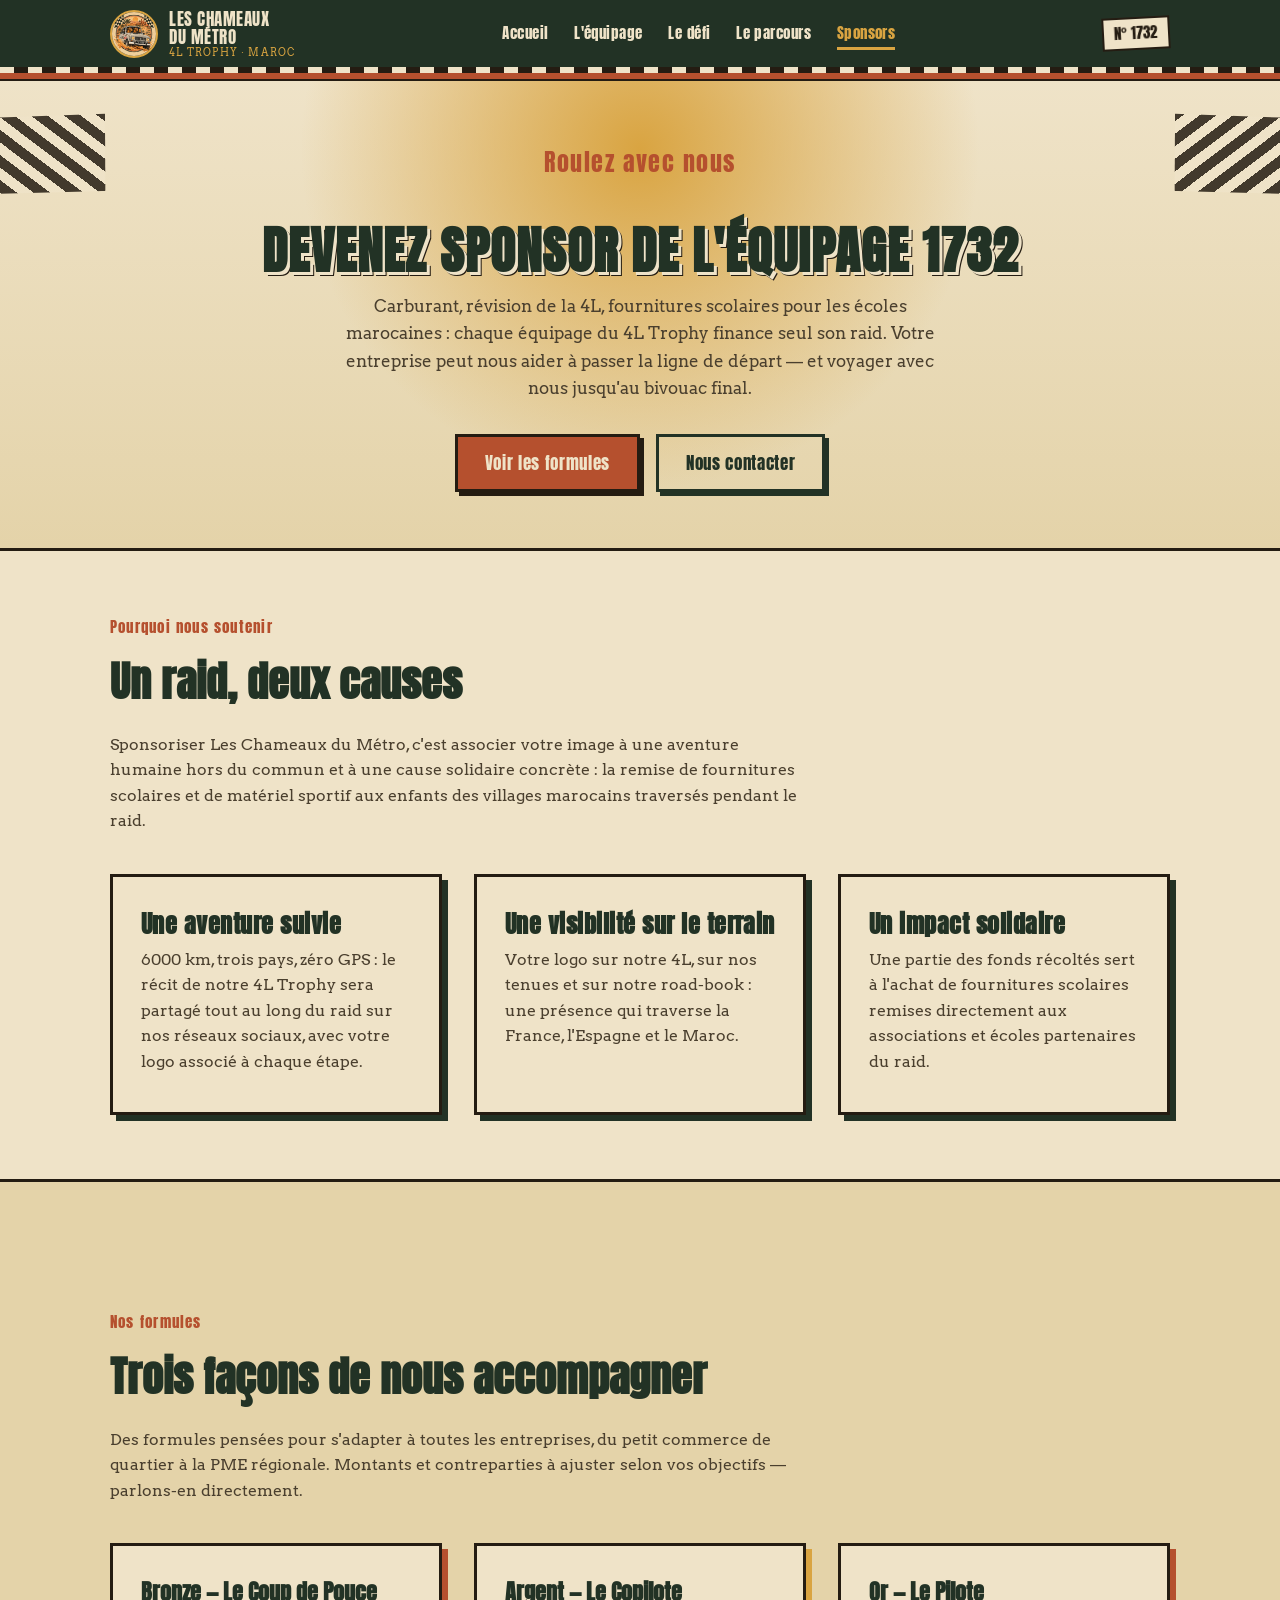
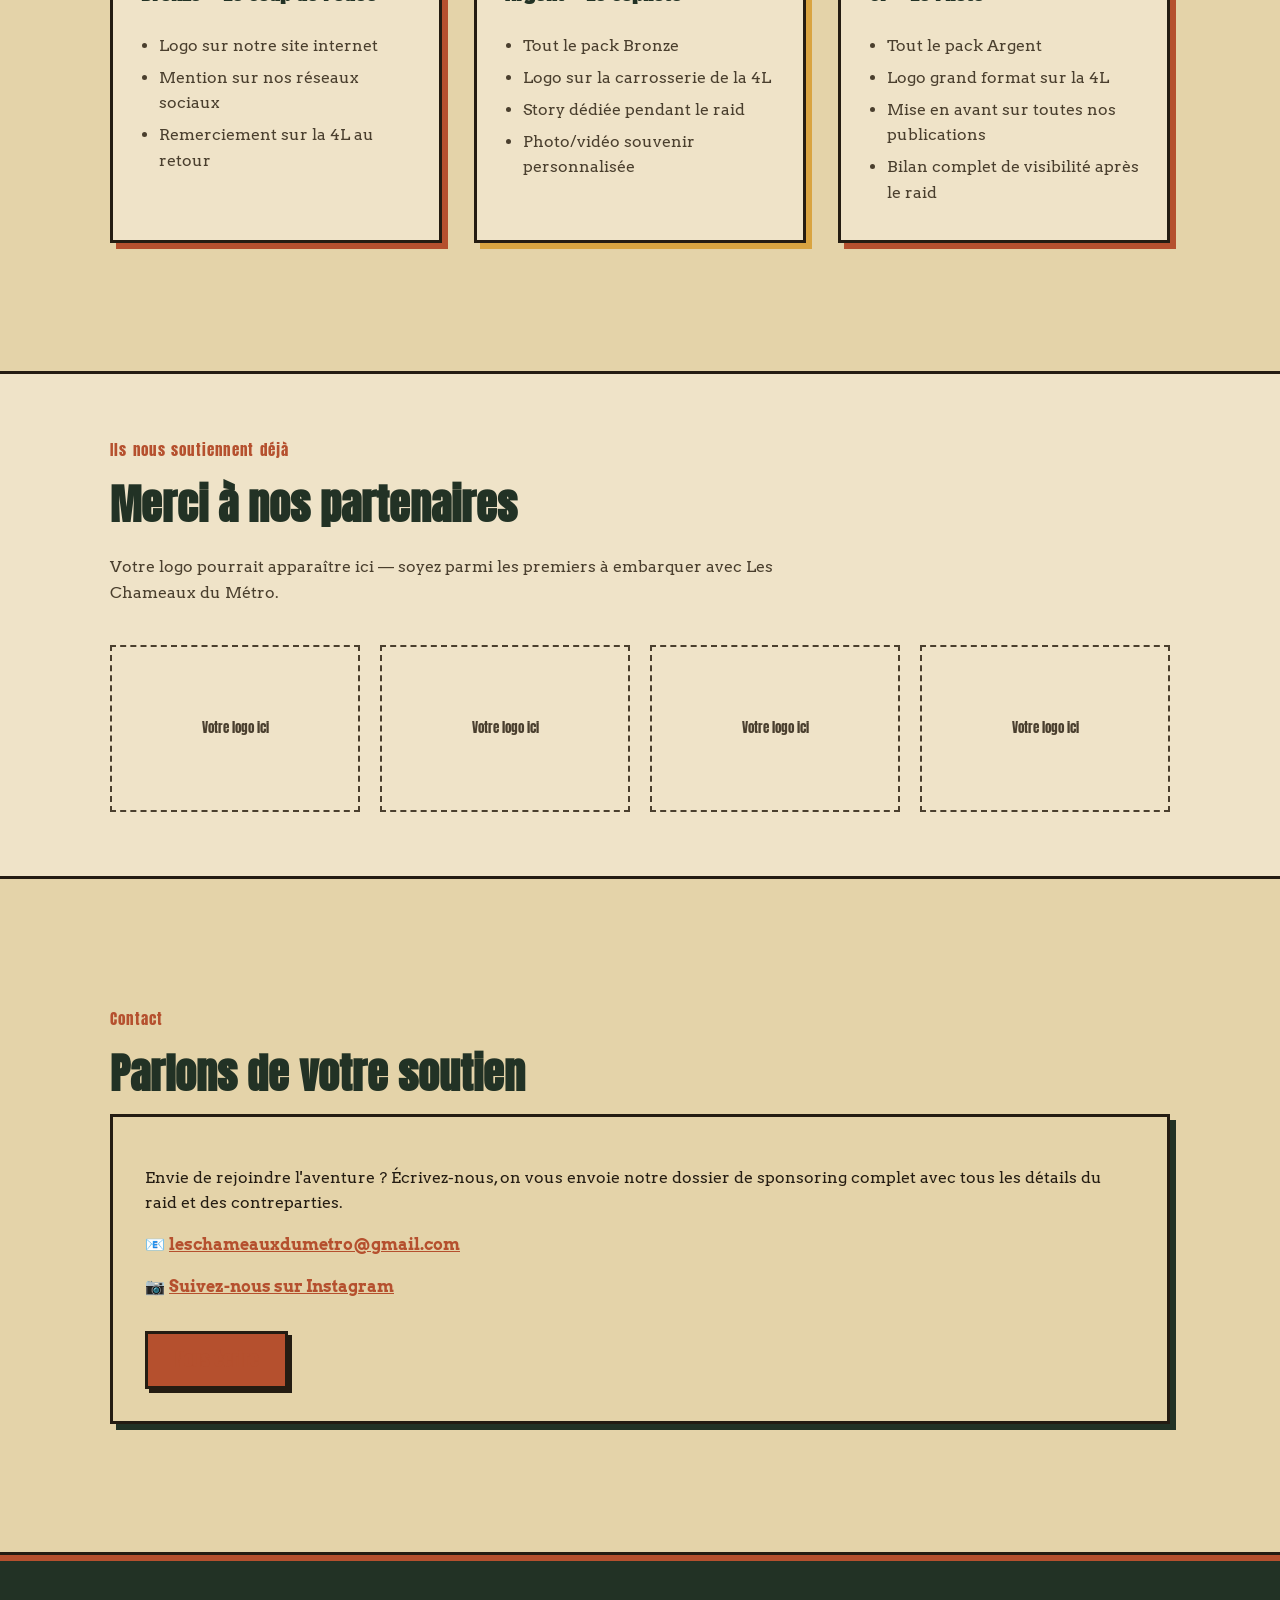
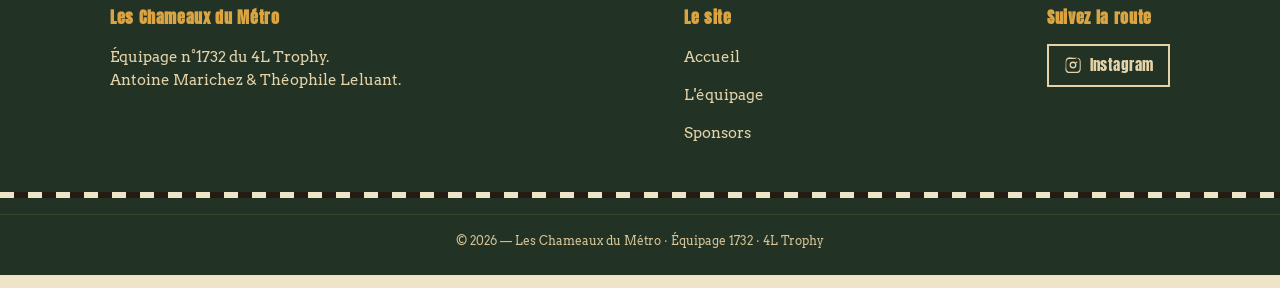
==== blog.html @ 066d6d22 "V1.9 Images" ====
<!DOCTYPE html>
<html lang="fr">
<head>
<meta charset="UTF-8">
<meta name="viewport" content="width=device-width, initial-scale=1.0">
<title>Nos sponsors — Les Chameaux du Métro (4L Trophy n°1732)</title>
<meta name="description" content="Devenez sponsor de l'équipage n°1732 du 4L Trophy, Les Chameaux du Métro.">
<link rel="icon" href="images/logo.png">
<link rel="stylesheet" href="style.css">
</head>
<body>

<!-- ============ BANDEAU HAUT ============ -->
<header class="site-header">
  <div class="nav-wrap">
    <a href="index.html" class="brand">
      <img src="images/logo.png" alt="Logo Les Chameaux du Métro">
      <span class="brand-text">LES CHAMEAUX<br>DU MÉTRO<small>4L TROPHY · MAROC</small></span>
    </a>
    <button class="nav-toggle" id="navToggle" aria-expanded="false" aria-controls="navLinks">MENU</button>
    <ul class="nav-links" id="navLinks">
      <li><a href="index.html">Accueil</a></li>
      <li><a href="index.html#equipage">L'équipage</a></li>
      <li><a href="index.html#defi">Le défi</a></li>
      <li><a href="index.html#parcours">Le parcours</a></li>
      <li><a href="sponsor.html" aria-current="page">Sponsors</a></li>
    </ul>
    <span class="bib">N° 1732</span>
  </div>
  <div class="checker"></div>
</header>

<!-- ============ HERO SPONSOR ============ -->
<section class="hero" style="padding-top:3.5rem;padding-bottom:3.5rem;">
  <p class="subtitle">Roulez avec nous</p>
  <h1 style="font-size:clamp(2rem,5vw,3.2rem);">DEVENEZ SPONSOR DE L'ÉQUIPAGE 1732</h1>
  <p class="lead">Carburant, révision de la 4L, fournitures scolaires pour les
  écoles marocaines : chaque équipage du 4L Trophy finance seul son raid.
  Votre entreprise peut nous aider à passer la ligne de départ — et voyager
  avec nous jusqu'au bivouac final.</p>
  <div class="hero-ctas">
    <a href="#formules" class="btn">Voir les formules</a>
    <a href="#contact" class="btn btn-outline">Nous contacter</a>
  </div>
</section>

<!-- ============ POURQUOI NOUS SOUTENIR ============ -->
<section class="section">
  <p class="section-kicker">Pourquoi nous soutenir</p>
  <h2 class="section-title">Un raid, deux causes</h2>
  <p class="section-lede">Sponsoriser Les Chameaux du Métro, c'est associer votre
  image à une aventure humaine hors du commun et à une cause solidaire concrète :
  la remise de fournitures scolaires et de matériel sportif aux enfants des
  villages marocains traversés pendant le raid.</p>

  <div class="crew-grid">
    <article class="crew-card">
      <h3>Une aventure suivie</h3>
      <p>6000 km, trois pays, zéro GPS : le récit de notre 4L Trophy sera
      partagé tout au long du raid sur nos réseaux sociaux, avec votre logo
      associé à chaque étape.</p>
    </article>
    <article class="crew-card">
      <h3>Une visibilité sur le terrain</h3>
      <p>Votre logo sur notre 4L, sur nos tenues et sur notre road-book :
      une présence qui traverse la France, l'Espagne et le Maroc.</p>
    </article>
    <article class="crew-card">
      <h3>Un impact solidaire</h3>
      <p>Une partie des fonds récoltés sert à l'achat de fournitures scolaires
      remises directement aux associations et écoles partenaires du raid.</p>
    </article>
  </div>
</section>

<!-- ============ FORMULES DE SPONSORING ============ -->
<section class="section alt" id="formules">
  <div class="inner">
    <p class="section-kicker">Nos formules</p>
    <h2 class="section-title">Trois façons de nous accompagner</h2>
    <p class="section-lede">Des formules pensées pour s'adapter à toutes les
    entreprises, du petit commerce de quartier à la PME régionale. Montants et
    contreparties à ajuster selon vos objectifs — parlons-en directement.</p>

    <div class="tier-grid">
      <div class="tier-card">
        <h3>Bronze — Le Coup de Pouce</h3>
        <ul>
          <li>Logo sur notre site internet</li>
          <li>Mention sur nos réseaux sociaux</li>
          <li>Remerciement sur la 4L au retour</li>
        </ul>
      </div>
      <div class="tier-card tier-gold">
        <h3>Argent — Le Copilote</h3>
        <ul>
          <li>Tout le pack Bronze</li>
          <li>Logo sur la carrosserie de la 4L</li>
          <li>Story dédiée pendant le raid</li>
          <li>Photo/vidéo souvenir personnalisée</li>
        </ul>
      </div>
      <div class="tier-card">
        <h3>Or — Le Pilote</h3>
        <ul>
          <li>Tout le pack Argent</li>
          <li>Logo grand format sur la 4L</li>
          <li>Mise en avant sur toutes nos publications</li>
          <li>Bilan complet de visibilité après le raid</li>
        </ul>
      </div>
    </div>
  </div>
</section>

<!-- ============ MUR DE LOGOS ============ -->
<section class="section">
  <p class="section-kicker">Ils nous soutiennent déjà</p>
  <h2 class="section-title">Merci à nos partenaires</h2>
  <p class="section-lede">Votre logo pourrait apparaître ici — soyez parmi les
  premiers à embarquer avec Les Chameaux du Métro.</p>
  <div class="logo-wall">
    <div class="logo-slot">Votre logo ici</div>
    <div class="logo-slot">Votre logo ici</div>
    <div class="logo-slot">Votre logo ici</div>
    <div class="logo-slot">Votre logo ici</div>
  </div>
</section>

<!-- ============ CONTACT ============ -->
<section class="section alt" id="contact">
  <div class="inner">
    <p class="section-kicker">Contact</p>
    <h2 class="section-title">Parlons de votre soutien</h2>
    <div class="contact-box">
      <p>Envie de rejoindre l'aventure ? Écrivez-nous, on vous envoie notre
      dossier de sponsoring complet avec tous les détails du raid et des
      contreparties.</p>
      <p>📧 <a href="mailto:leschameauxdumetro@gmail.com">leschameauxdumetro@gmail.com</a></p>
      <p>📷 <a href="https://www.instagram.com/" target="_blank" rel="noopener">Suivez-nous sur Instagram</a></p>
      <a href="mailto:leschameauxdumetro@gmail.com" class="btn" style="margin-top:1rem;">Nous écrire</a>
    </div>
  </div>
</section>

<!-- ============ BANDEAU BAS ============ -->
<footer class="site-footer">
  <div class="footer-inner">
    <div class="footer-col">
      <h5>Les Chameaux du Métro</h5>
      <p>Équipage n°1732 du 4L Trophy.<br>Antoine Marichez &amp; Théophile Leluant.</p>
    </div>
    <div class="footer-col">
      <h5>Le site</h5>
      <p><a href="index.html">Accueil</a></p>
      <p><a href="index.html#equipage">L'équipage</a></p>
      <p><a href="sponsor.html">Sponsors</a></p>
    </div>
    <div class="footer-col">
      <h5>Suivez la route</h5>
      <div class="social-row">
        <a class="social-btn" href="https://www.instagram.com/" target="_blank" rel="noopener">
          <svg viewBox="0 0 24 24"><path d="M12 2.2c3.2 0 3.6 0 4.9.07 1.2.06 2 .25 2.4.42.6.24 1 .53 1.5 1 .47.5.76.9 1 1.5.17.4.36 1.2.42 2.4.06 1.3.07 1.7.07 4.9s0 3.6-.07 4.9c-.06 1.2-.25 2-.42 2.4-.24.6-.53 1-1 1.5-.5.47-.9.76-1.5 1-.4.17-1.2.36-2.4.42-1.3.06-1.7.07-4.9.07s-3.6 0-4.9-.07c-1.2-.06-2-.25-2.4-.42-.6-.24-1-.53-1.5-1-.47-.5-.76-.9-1-1.5-.17-.4-.36-1.2-.42-2.4C2.21 15.6 2.2 15.2 2.2 12s0-3.6.07-4.9c.06-1.2.25-2 .42-2.4.24-.6.53-1 1-1.5.5-.47.9-.76 1.5-1 .4-.17 1.2-.36 2.4-.42C8.4 2.21 8.8 2.2 12 2.2zm0 1.8c-3.15 0-3.5 0-4.75.07-1 .05-1.5.2-1.86.34-.47.18-.8.4-1.15.75-.35.35-.57.68-.75 1.15-.14.36-.29.86-.34 1.86C3.1 8.5 3.1 8.85 3.1 12s0 3.5.07 4.75c.05 1 .2 1.5.34 1.86.18.47.4.8.75 1.15.35.35.68.57 1.15.75.36.14.86.29 1.86.34 1.25.07 1.6.07 4.75.07s3.5 0 4.75-.07c1-.05 1.5-.2 1.86-.34.47-.18.8-.4 1.15-.75.35-.35.57-.68.75-1.15.14-.36.29-.86.34-1.86.07-1.25.07-1.6.07-4.75s0-3.5-.07-4.75c-.05-1-.2-1.5-.34-1.86a3.1 3.1 0 0 0-.75-1.15 3.1 3.1 0 0 0-1.15-.75c-.36-.14-.86-.29-1.86-.34C15.5 4 15.15 4 12 4zm0 3.4a4.6 4.6 0 1 1 0 9.2 4.6 4.6 0 0 1 0-9.2zm0 1.8a2.8 2.8 0 1 0 0 5.6 2.8 2.8 0 0 0 0-5.6zm4.8-2a1.08 1.08 0 1 1 0 2.16 1.08 1.08 0 0 1 0-2.16z"/></svg>
          Instagram
        </a>
      </div>
    </div>
  </div>
  <div class="checker"></div>
  <p class="footer-bottom">© 2026 — Les Chameaux du Métro · Équipage 1732 · 4L Trophy</p>
</footer>

<script>
  const navToggle = document.getElementById('navToggle');
  const navLinks = document.getElementById('navLinks');
  navToggle.addEventListener('click', () => {
    const open = navLinks.classList.toggle('open');
    navToggle.setAttribute('aria-expanded', open);
  });
</script>
</body>
</html>
---- style.css ----
/* =========================================================
   LES CHAMEAUX DU MÉTRO — 4L Trophy n°1732
   Feuille de style commune — inspirée des affiches de rallye
   des années 70 (papier vieilli, tampons, drapeaux à damiers)
   ========================================================= */

@import url('https://fonts.googleapis.com/css2?family=Anton&family=Arvo:ital,wght@0,400;0,700;1,400&display=swap');

:root{
  /* Palette — reprise du logo */
  --cream:        #EFE3C8;
  --cream-dark:   #E4D3A9;
  --paper-edge:   #D9C495;
  --forest:       #223225;
  --forest-light: #33482F;
  --rust:         #B5502E;
  --rust-dark:    #8C3B21;
  --mustard:      #D9A441;
  --flag-red:     #A13226;
  --ink:          #241C12;
  --ink-soft:     #4A3F2E;

  --font-display: 'Anton', 'Arial Narrow', sans-serif;
  --font-body: 'Arvo', Georgia, serif;

  --max-width: 1100px;
  --border-thick: 3px solid var(--ink);
}

*{ box-sizing: border-box; }

html{ scroll-behavior: smooth; }

body{
  margin: 0;
  font-family: var(--font-body);
  color: var(--ink);
  background-color: var(--cream);
  background-image:
    radial-gradient(var(--paper-edge) 0.6px, transparent 0.6px);
  background-size: 14px 14px;
  line-height: 1.6;
}

img{ max-width: 100%; display: block; }

a{ color: inherit; }

.visually-hidden{
  position: absolute; width:1px; height:1px; overflow:hidden;
  clip: rect(0,0,0,0); white-space: nowrap;
}

/* ---------- Boutons ---------- */
.btn{
  display: inline-block;
  font-family: var(--font-display);
  letter-spacing: 0.04em;
  font-size: 1.05rem;
  padding: 0.75em 1.6em;
  text-decoration: none;
  border: var(--border-thick);
  background: var(--rust);
  color: var(--cream);
  box-shadow: 4px 4px 0 var(--ink);
  transition: transform 0.15s ease, box-shadow 0.15s ease;
}
.btn:hover{
  transform: translate(2px, 2px);
  box-shadow: 2px 2px 0 var(--ink);
}
.btn.btn-outline{
  background: transparent;
  color: var(--forest);
  border-color: var(--forest);
  box-shadow: 4px 4px 0 var(--forest);
}
.btn.btn-mustard{
  background: var(--mustard);
  color: var(--ink);
}

/* ---------- Bandeau haut / navigation ---------- */
.site-header{
  position: sticky;
  top: 0;
  z-index: 100;
  background: var(--forest);
  border-bottom: 6px solid var(--rust);
  box-shadow: 0 2px 0 var(--ink);
}
.site-header .checker{
  height: 6px;
  background:
    repeating-linear-gradient(90deg,
      var(--cream) 0 14px, var(--ink) 14px 28px);
}
.nav-wrap{
  max-width: var(--max-width);
  margin: 0 auto;
  display: flex;
  align-items: center;
  justify-content: space-between;
  padding: 0.6rem 1.25rem;
}
.brand{
  display: flex;
  align-items: center;
  gap: 0.7rem;
  text-decoration: none;
  color: var(--cream);
}
.brand img{
  width: 48px; height: 48px;
  border-radius: 50%;
  border: 2px solid var(--mustard);
}
.brand-text{
  font-family: var(--font-display);
  font-size: 1.05rem;
  letter-spacing: 0.03em;
  line-height: 1.1;
}
.brand-text small{
  display: block;
  font-family: var(--font-body);
  font-size: 0.62rem;
  color: var(--mustard);
  letter-spacing: 0.12em;
}
.nav-links{
  list-style: none;
  display: flex;
  gap: 1.6rem;
  margin: 0;
  padding: 0;
}
.nav-links a{
  text-decoration: none;
  color: var(--cream);
  font-family: var(--font-display);
  font-size: 0.95rem;
  letter-spacing: 0.03em;
  padding-bottom: 3px;
  border-bottom: 3px solid transparent;
  transition: border-color 0.2s ease, color 0.2s ease;
}
.nav-links a:hover,
.nav-links a[aria-current="page"]{
  border-color: var(--mustard);
  color: var(--mustard);
}
.bib{
  font-family: var(--font-display);
  background: var(--cream);
  color: var(--ink);
  border: 2px solid var(--ink);
  padding: 0.15rem 0.65rem;
  font-size: 0.95rem;
  transform: rotate(-3deg);
}
.nav-toggle{
  display: none;
  background: none;
  border: 2px solid var(--cream);
  color: var(--cream);
  font-family: var(--font-display);
  font-size: 0.9rem;
  padding: 0.4rem 0.7rem;
  cursor: pointer;
}

@media (max-width: 760px){
  .nav-toggle{ display: inline-block; }
  .nav-links{
    position: absolute;
    top: 100%;
    left: 0; right: 0;
    background: var(--forest);
    flex-direction: column;
    gap: 0;
    padding: 0.5rem 0;
    display: none;
    border-bottom: 6px solid var(--rust);
  }
  .nav-links.open{ display: flex; }
  .nav-links a{
    padding: 0.75rem 1.25rem;
    border-bottom: 1px solid var(--forest-light);
    width: 100%;
  }
  .bib{ display: none; }
}

/* ---------- Hero ---------- */
.hero{
  position: relative;
  overflow: hidden;
  padding: 4.5rem 1.25rem 5rem;
  text-align: center;
  background:
    radial-gradient(circle at 50% 15%, var(--mustard) 0%, transparent 45%),
    linear-gradient(180deg, var(--cream) 0%, var(--cream-dark) 100%);
  border-bottom: var(--border-thick);
}
.hero::before,
.hero::after{
  content: "";
  position: absolute;
  top: 30px;
  width: 130px; height: 90px;
  background:
    repeating-linear-gradient(45deg,
      var(--ink) 0 10px, var(--cream) 10px 20px);
  clip-path: polygon(0 0, 100% 15%, 92% 100%, 0% 85%);
  opacity: 0.85;
}
.hero::before{ left: -20px; transform: rotate(-8deg); }
.hero::after{ right: -20px; transform: rotate(8deg) scaleX(-1); }

.hero-badge{
  width: 200px;
  margin: 0 auto 1.5rem;
}
.hero h1{
  font-family: var(--font-display);
  font-size: clamp(2.4rem, 6vw, 4.2rem);
  margin: 0;
  color: var(--forest);
  letter-spacing: 0.02em;
  text-shadow: 3px 3px 0 var(--cream), 4px 4px 0 var(--ink);
}
.hero .subtitle{
  font-family: var(--font-display);
  color: var(--rust);
  font-size: clamp(1.1rem, 2.4vw, 1.5rem);
  letter-spacing: 0.06em;
  margin: 0.5rem 0 1.75rem;
}
.hero p.lead{
  max-width: 620px;
  margin: 0 auto 2rem;
  font-size: 1.08rem;
  color: var(--ink-soft);
}
.hero-ctas{
  display: flex;
  gap: 1rem;
  justify-content: center;
  flex-wrap: wrap;
}

/* ---------- Sections génériques ---------- */
.section{
  max-width: var(--max-width);
  margin: 0 auto;
  padding: 4rem 1.25rem;
}
.section.alt{
  background: var(--cream-dark);
  max-width: none;
  border-top: var(--border-thick);
  border-bottom: var(--border-thick);
}
.section.alt > .inner{
  max-width: var(--max-width);
  margin: 0 auto;
  padding: 4rem 1.25rem;
}
.section.forest{
  background: var(--forest);
  color: var(--cream);
  max-width: none;
}
.section.forest > .inner{
  max-width: var(--max-width);
  margin: 0 auto;
  padding: 4rem 1.25rem;
}

.section-title{
  font-family: var(--font-display);
  font-size: clamp(1.8rem, 4vw, 2.6rem);
  color: var(--forest);
  margin: 0 0 0.4rem;
}
.section.forest .section-title{ color: var(--mustard); }
.section-kicker{
  font-family: var(--font-display);
  color: var(--rust);
  font-size: 0.95rem;
  letter-spacing: 0.08em;
  margin: 0 0 0.6rem;
}
.section-lede{
  max-width: 700px;
  color: var(--ink-soft);
  margin-bottom: 2.5rem;
}
.section.forest .section-lede{ color: var(--cream-dark); }

.divider{
  border: none;
  height: 8px;
  margin: 0.5rem 0 2.5rem;
  background:
    repeating-linear-gradient(90deg,
      var(--rust) 0 18px, transparent 18px 22px);
}

/* ---------- Équipage / cartes ---------- */
.crew-grid{
  display: grid;
  grid-template-columns: repeat(auto-fit, minmax(280px, 1fr));
  gap: 2rem;
}
.crew-card{
  background: var(--cream);
  border: var(--border-thick);
  box-shadow: 6px 6px 0 var(--forest);
  padding: 1.75rem;
  position: relative;
}
.crew-card .role-stamp{
  position: absolute;
  top: -14px; right: -14px;
  background: var(--flag-red);
  color: var(--cream);
  font-family: var(--font-display);
  font-size: 0.8rem;
  padding: 0.4rem 0.8rem;
  transform: rotate(6deg);
  border: 2px solid var(--ink);
}
.crew-photo{
  width: 100%;
  aspect-ratio: 4/3;
  border: 2px solid var(--ink);
  margin-bottom: 1.1rem;
  background:
    linear-gradient(135deg, var(--cream-dark), var(--paper-edge));
  display: flex;
  align-items: center;
  justify-content: center;
  font-family: var(--font-display);
  color: var(--ink-soft);
  text-align: center;
  padding: 1rem;
  font-size: 0.85rem;
  letter-spacing: 0.03em;
}
.crew-card h3{
  font-family: var(--font-display);
  font-size: 1.5rem;
  color: var(--forest);
  margin: 0 0 0.2rem;
  letter-spacing: 0.02em;
}
.crew-card .crew-role{
  color: var(--rust);
  font-family: var(--font-display);
  font-size: 0.9rem;
  letter-spacing: 0.05em;
  margin-bottom: 0.9rem;
}
.crew-card p{ margin: 0 0 0.6rem; color: var(--ink-soft); }
.crew-tags{
  list-style: none;
  display: flex;
  flex-wrap: wrap;
  gap: 0.5rem;
  padding: 0;
  margin: 1rem 0 0;
}
.crew-tags li{
  border: 1px solid var(--ink);
  padding: 0.2rem 0.6rem;
  font-size: 0.78rem;
  font-family: var(--font-display);
  letter-spacing: 0.03em;
}

/* ---------- Stats / compteur ---------- */
.stat-grid{
  display: grid;
  grid-template-columns: repeat(auto-fit, minmax(160px, 1fr));
  gap: 1.5rem;
  text-align: center;
}
.stat{
  border: 2px dashed var(--mustard);
  padding: 1.5rem 1rem;
}
.stat .num{
  font-family: var(--font-display);
  font-size: 2.4rem;
  color: var(--mustard);
  display: block;
}
.stat .label{
  font-size: 0.85rem;
  letter-spacing: 0.04em;
  color: var(--cream-dark);
}

/* ---------- Itinéraire / timeline ---------- */
.route{
  position: relative;
  padding-left: 1rem;
}
.route::before{
  content: "";
  position: absolute;
  left: 10px; top: 8px; bottom: 8px;
  width: 4px;
  background: repeating-linear-gradient(180deg, var(--rust) 0 10px, transparent 10px 18px);
}
.route-step{
  position: relative;
  padding: 0 0 2rem 2.2rem;
}
.route-step::before{
  content: "";
  position: absolute;
  left: -2px; top: 4px;
  width: 22px; height: 22px;
  background: var(--rust);
  border: 3px solid var(--ink);
  border-radius: 50%;
}
.route-step h4{
  font-family: var(--font-display);
  color: var(--forest);
  margin: 0 0 0.2rem;
  font-size: 1.15rem;
  letter-spacing: 0.02em;
}
.route-step p{ margin: 0; color: var(--ink-soft); }

/* ---------- Sponsors : grille / tiers ---------- */
.tier-grid{
  display: grid;
  grid-template-columns: repeat(auto-fit, minmax(250px, 1fr));
  gap: 2rem;
}
.tier-card{
  background: var(--cream);
  border: var(--border-thick);
  padding: 1.75rem;
  box-shadow: 6px 6px 0 var(--rust);
}
.tier-card.tier-gold{ box-shadow: 6px 6px 0 var(--mustard); }
.tier-card h3{
  font-family: var(--font-display);
  font-size: 1.4rem;
  color: var(--forest);
  margin-top: 0;
}
.tier-card ul{
  padding-left: 1.1rem;
  color: var(--ink-soft);
  margin-bottom: 0;
}
.tier-card li{ margin-bottom: 0.4rem; }

.logo-wall{
  display: grid;
  grid-template-columns: repeat(auto-fit, minmax(140px, 1fr));
  gap: 1.25rem;
}
.logo-slot{
  border: 2px dashed var(--ink-soft);
  aspect-ratio: 3/2;
  display: flex;
  align-items: center;
  justify-content: center;
  font-family: var(--font-display);
  color: var(--ink-soft);
  font-size: 0.8rem;
  text-align: center;
  padding: 0.5rem;
}

.contact-box{
  border: var(--border-thick);
  background: var(--cream-dark);
  padding: 2rem;
  box-shadow: 6px 6px 0 var(--forest);
}
.contact-box a{
  color: var(--rust);
  font-weight: bold;
}

/* ---------- Bandeau bas / footer ---------- */
.site-footer{
  background: var(--forest);
  color: var(--cream);
  border-top: 6px solid var(--rust);
}
.site-footer .checker{
  height: 6px;
  background:
    repeating-linear-gradient(90deg,
      var(--cream) 0 14px, var(--ink) 14px 28px);
}
.footer-inner{
  max-width: var(--max-width);
  margin: 0 auto;
  padding: 2.75rem 1.25rem 2rem;
  display: flex;
  flex-wrap: wrap;
  gap: 2rem;
  justify-content: space-between;
}
.footer-col h5{
  font-family: var(--font-display);
  color: var(--mustard);
  letter-spacing: 0.04em;
  margin: 0 0 0.8rem;
  font-size: 1rem;
}
.footer-col p, .footer-col a{
  color: var(--cream-dark);
  text-decoration: none;
  font-size: 0.92rem;
}
.social-row{
  display: flex;
  gap: 0.9rem;
  margin-top: 0.6rem;
}
.social-btn{
  display: inline-flex;
  align-items: center;
  gap: 0.5rem;
  border: 2px solid var(--cream-dark);
  padding: 0.5rem 0.9rem;
  text-decoration: none;
  color: var(--cream);
  font-family: var(--font-display);
  font-size: 0.85rem;
  letter-spacing: 0.03em;
  transition: background 0.2s ease, color 0.2s ease;
}
.social-btn:hover{
  background: var(--mustard);
  color: var(--ink);
  border-color: var(--mustard);
}
.social-btn svg{ width: 18px; height: 18px; fill: currentColor; }
.footer-bottom{
  text-align: center;
  font-size: 0.78rem;
  color: var(--paper-edge);
  padding: 1rem 1.25rem 1.5rem;
  border-top: 1px solid var(--forest-light);
  margin-top: 1rem;
}

/* ---------- Utilitaires ---------- */
.two-col{
  display: grid;
  grid-template-columns: 1.1fr 0.9fr;
  gap: 2.5rem;
  align-items: center;
}
@media (max-width: 760px){
  .two-col{ grid-template-columns: 1fr; }
}
.map-frame{
  border: var(--border-thick);
  box-shadow: 6px 6px 0 var(--ink);
}
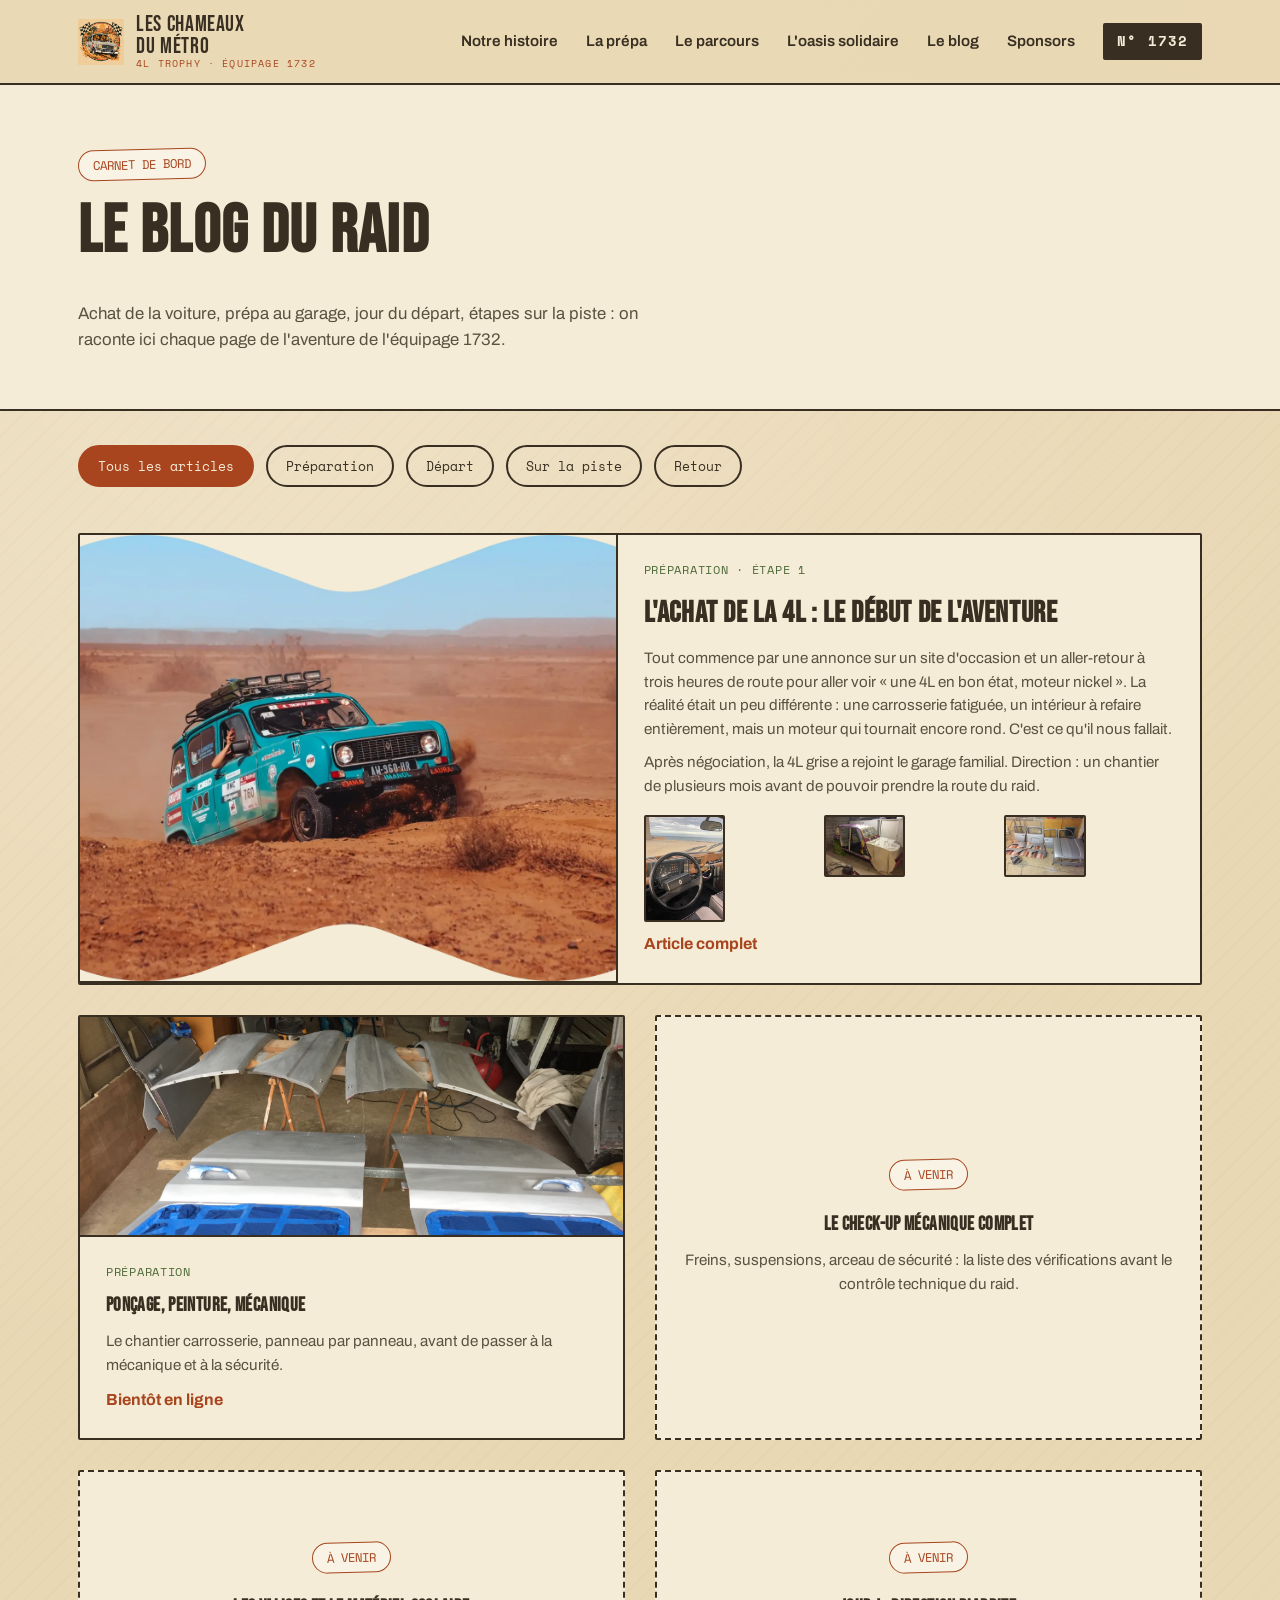
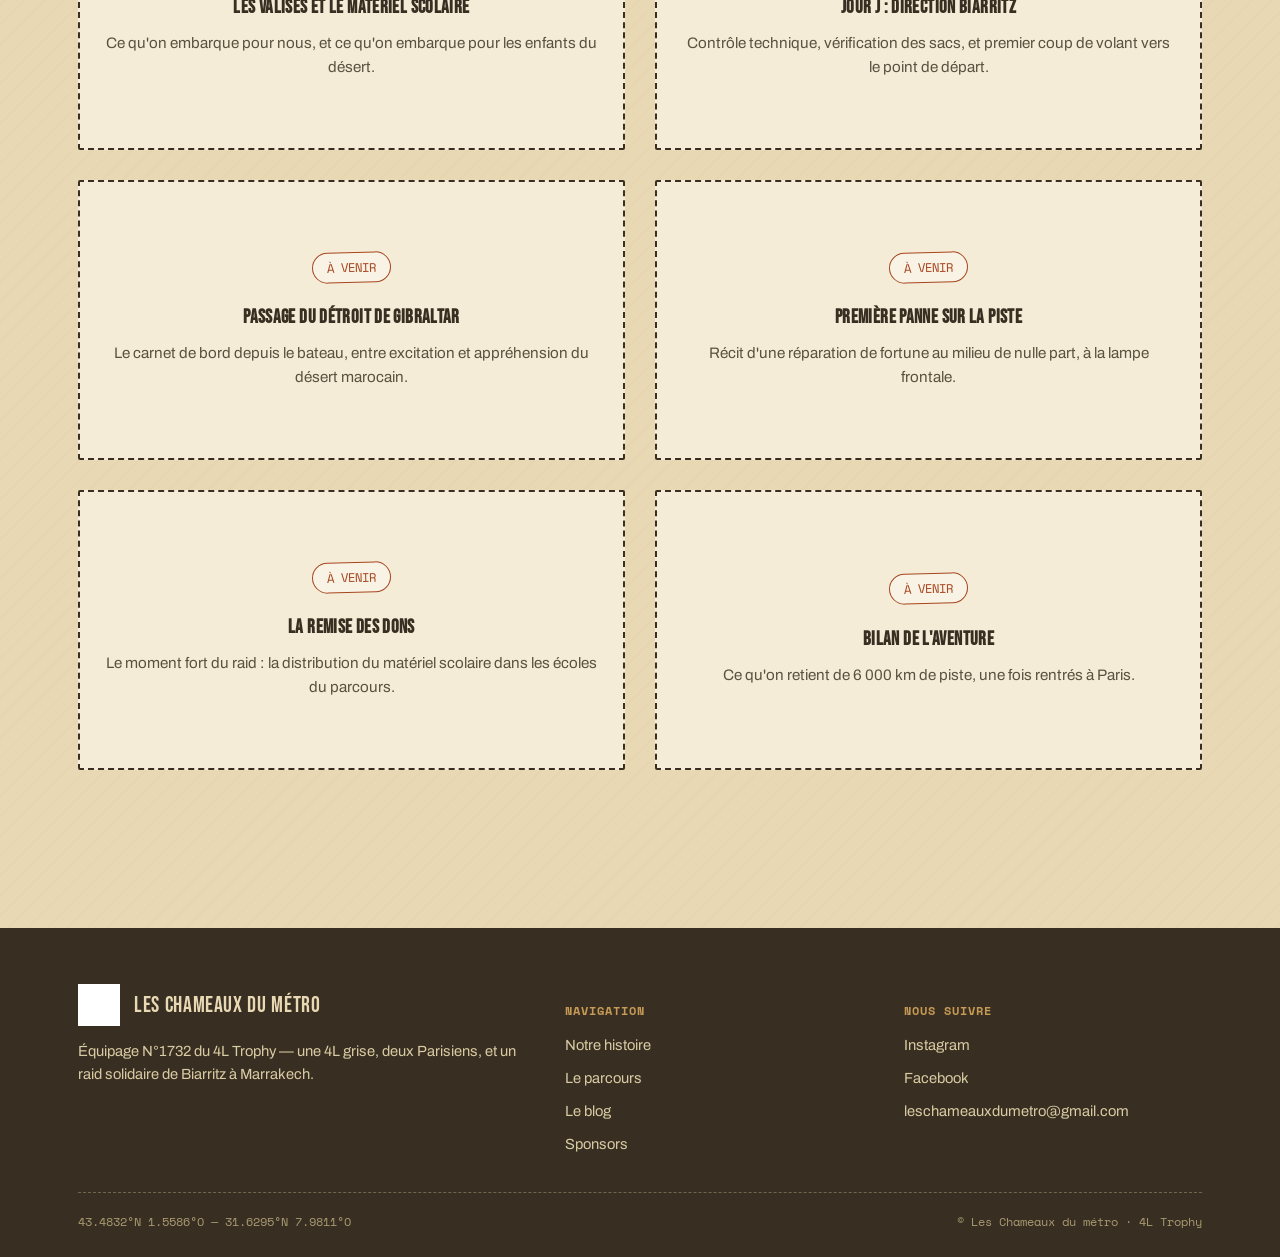
==== commit 73fa3a3c: "Version 2.1 Nouveauté normaelemnt ça passe !" ====
--- a/blog.html
+++ b/blog.html
@@ -3,180 +3,174 @@
 <head>
 <meta charset="UTF-8">
 <meta name="viewport" content="width=device-width, initial-scale=1.0">
-<title>Nos sponsors — Les Chameaux du Métro (4L Trophy n°1732)</title>
-<meta name="description" content="Devenez sponsor de l'équipage n°1732 du 4L Trophy, Les Chameaux du Métro.">
+<title>Le carnet de bord — Les Chameaux du métro</title>
+<meta name="description" content="Le blog de l'équipage 1732 : préparation, départ et raid du 4L Trophy.">
 <link rel="icon" href="images/logo.png">
 <link rel="stylesheet" href="style.css">
 </head>
 <body>
 
-<!-- ============ BANDEAU HAUT ============ -->
 <header class="site-header">
-  <div class="nav-wrap">
+  <nav class="nav">
     <a href="index.html" class="brand">
-      <img src="images/logo.png" alt="Logo Les Chameaux du Métro">
-      <span class="brand-text">LES CHAMEAUX<br>DU MÉTRO<small>4L TROPHY · MAROC</small></span>
+      <img src="images/logo.png" alt="Logo Les Chameaux du métro">
+      <span class="brand-text">Les Chameaux<br>du métro<span>4L TROPHY · ÉQUIPAGE 1732</span></span>
     </a>
-    <button class="nav-toggle" id="navToggle" aria-expanded="false" aria-controls="navLinks">MENU</button>
-    <ul class="nav-links" id="navLinks">
-      <li><a href="index.html">Accueil</a></li>
-      <li><a href="index.html#equipage">L'équipage</a></li>
-      <li><a href="index.html#defi">Le défi</a></li>
-      <li><a href="index.html#parcours">Le parcours</a></li>
-      <li><a href="sponsor.html" aria-current="page">Sponsors</a></li>
-    </ul>
-    <span class="bib">N° 1732</span>
-  </div>
-  <div class="checker"></div>
+    <button class="nav-toggle" id="navToggle" aria-label="Ouvrir le menu">☰</button>
+    <div class="nav-links" id="navLinks">
+      <a href="index.html#histoire">Notre histoire</a>
+      <a href="index.html#projet">La prépa</a>
+      <a href="index.html#parcours">Le parcours</a>
+      <a href="index.html#solidaire">L'oasis solidaire</a>
+      <a href="blog.html">Le blog</a>
+      <a href="index.html#sponsors">Sponsors</a>
+      <span class="plate">N° 1732</span>
+    </div>
+  </nav>
 </header>
 
-<!-- ============ HERO SPONSOR ============ -->
-<section class="hero" style="padding-top:3.5rem;padding-bottom:3.5rem;">
-  <p class="subtitle">Roulez avec nous</p>
-  <h1 style="font-size:clamp(2rem,5vw,3.2rem);">DEVENEZ SPONSOR DE L'ÉQUIPAGE 1732</h1>
-  <p class="lead">Carburant, révision de la 4L, fournitures scolaires pour les
-  écoles marocaines : chaque équipage du 4L Trophy finance seul son raid.
-  Votre entreprise peut nous aider à passer la ligne de départ — et voyager
-  avec nous jusqu'au bivouac final.</p>
-  <div class="hero-ctas">
-    <a href="#formules" class="btn">Voir les formules</a>
-    <a href="#contact" class="btn btn-outline">Nous contacter</a>
+<section class="blog-hero">
+  <div class="container">
+    <span class="stamp">CARNET DE BORD</span>
+    <h1>Le blog du raid</h1>
+    <p>Achat de la voiture, prépa au garage, jour du départ, étapes sur la piste : on raconte ici chaque page de l'aventure de l'équipage 1732.</p>
   </div>
 </section>
 
-<!-- ============ POURQUOI NOUS SOUTENIR ============ -->
-<section class="section">
-  <p class="section-kicker">Pourquoi nous soutenir</p>
-  <h2 class="section-title">Un raid, deux causes</h2>
-  <p class="section-lede">Sponsoriser Les Chameaux du Métro, c'est associer votre
-  image à une aventure humaine hors du commun et à une cause solidaire concrète :
-  la remise de fournitures scolaires et de matériel sportif aux enfants des
-  villages marocains traversés pendant le raid.</p>
+<section style="padding-top:0;">
+  <div class="container">
 
-  <div class="crew-grid">
-    <article class="crew-card">
-      <h3>Une aventure suivie</h3>
-      <p>6000 km, trois pays, zéro GPS : le récit de notre 4L Trophy sera
-      partagé tout au long du raid sur nos réseaux sociaux, avec votre logo
-      associé à chaque étape.</p>
-    </article>
-    <article class="crew-card">
-      <h3>Une visibilité sur le terrain</h3>
-      <p>Votre logo sur notre 4L, sur nos tenues et sur notre road-book :
-      une présence qui traverse la France, l'Espagne et le Maroc.</p>
-    </article>
-    <article class="crew-card">
-      <h3>Un impact solidaire</h3>
-      <p>Une partie des fonds récoltés sert à l'achat de fournitures scolaires
-      remises directement aux associations et écoles partenaires du raid.</p>
-    </article>
-  </div>
-</section>
+    <div class="filter-bar" id="filterBar">
+      <button class="filter-btn active" data-filter="tous">Tous les articles</button>
+      <button class="filter-btn" data-filter="preparation">Préparation</button>
+      <button class="filter-btn" data-filter="depart">Départ</button>
+      <button class="filter-btn" data-filter="piste">Sur la piste</button>
+      <button class="filter-btn" data-filter="retour">Retour</button>
+    </div>
 
-<!-- ============ FORMULES DE SPONSORING ============ -->
-<section class="section alt" id="formules">
-  <div class="inner">
-    <p class="section-kicker">Nos formules</p>
-    <h2 class="section-title">Trois façons de nous accompagner</h2>
-    <p class="section-lede">Des formules pensées pour s'adapter à toutes les
-    entreprises, du petit commerce de quartier à la PME régionale. Montants et
-    contreparties à ajuster selon vos objectifs — parlons-en directement.</p>
+    <div class="post-grid" id="postGrid">
 
-    <div class="tier-grid">
-      <div class="tier-card">
-        <h3>Bronze — Le Coup de Pouce</h3>
-        <ul>
-          <li>Logo sur notre site internet</li>
-          <li>Mention sur nos réseaux sociaux</li>
-          <li>Remerciement sur la 4L au retour</li>
-        </ul>
-      </div>
-      <div class="tier-card tier-gold">
-        <h3>Argent — Le Copilote</h3>
-        <ul>
-          <li>Tout le pack Bronze</li>
-          <li>Logo sur la carrosserie de la 4L</li>
-          <li>Story dédiée pendant le raid</li>
-          <li>Photo/vidéo souvenir personnalisée</li>
-        </ul>
-      </div>
-      <div class="tier-card">
-        <h3>Or — Le Pilote</h3>
-        <ul>
-          <li>Tout le pack Argent</li>
-          <li>Logo grand format sur la 4L</li>
-          <li>Mise en avant sur toutes nos publications</li>
-          <li>Bilan complet de visibilité après le raid</li>
-        </ul>
-      </div>
+      <article class="post-card featured" data-category="preparation">
+        <img src="images/photo-4l-bleue.webp" alt="Première 4L trouvée pour le raid">
+        <div class="txt">
+          <span class="post-meta">Préparation · Étape 1</span>
+          <h2>L'achat de la 4L : le début de l'aventure</h2>
+          <p>Tout commence par une annonce sur un site d'occasion et un aller-retour à trois heures de route pour aller voir « une 4L en bon état, moteur nickel ». La réalité était un peu différente : une carrosserie fatiguée, un intérieur à refaire entièrement, mais un moteur qui tournait encore rond. C'est ce qu'il nous fallait.</p>
+          <p>Après négociation, la 4L grise a rejoint le garage familial. Direction : un chantier de plusieurs mois avant de pouvoir prendre la route du raid.</p>
+          <div class="post-gallery">
+            <img src="images/Vue-intereiru4L.jpg" alt="Intérieur de la 4L avant restauration">
+            <img src="images/Vuevoituregarageavecbacheenponsage.JPG" alt="La 4L bâchée pendant le ponçage">
+            <img src="images/Vuepiecedansgaragedéjarepeinteengrise.JPG" alt="Pièce de carrosserie repeinte en gris">
+          </div>
+          <span class="read-more">Article complet</span>
+        </div>
+      </article>
+
+      <article class="post-card" data-category="preparation">
+        <img src="images/Vue-partievoiturerepeintedanslegarage.JPG" alt="Carrosserie de la 4L en cours de peinture">
+        <div class="txt">
+          <span class="post-meta">Préparation</span>
+          <h3>Ponçage, peinture, mécanique</h3>
+          <p>Le chantier carrosserie, panneau par panneau, avant de passer à la mécanique et à la sécurité.</p>
+          <span class="read-more">Bientôt en ligne</span>
+        </div>
+      </article>
+
+      <article class="post-card soon" data-category="preparation">
+        <div class="txt">
+          <span class="stamp">À VENIR</span>
+          <h3>Le check-up mécanique complet</h3>
+          <p>Freins, suspensions, arceau de sécurité : la liste des vérifications avant le contrôle technique du raid.</p>
+        </div>
+      </article>
+
+      <article class="post-card soon" data-category="depart">
+        <div class="txt">
+          <span class="stamp">À VENIR</span>
+          <h3>Les valises et le matériel scolaire</h3>
+          <p>Ce qu'on embarque pour nous, et ce qu'on embarque pour les enfants du désert.</p>
+        </div>
+      </article>
+
+      <article class="post-card soon" data-category="depart">
+        <div class="txt">
+          <span class="stamp">À VENIR</span>
+          <h3>Jour J : direction Biarritz</h3>
+          <p>Contrôle technique, vérification des sacs, et premier coup de volant vers le point de départ.</p>
+        </div>
+      </article>
+
+      <article class="post-card soon" data-category="piste">
+        <div class="txt">
+          <span class="stamp">À VENIR</span>
+          <h3>Passage du détroit de Gibraltar</h3>
+          <p>Le carnet de bord depuis le bateau, entre excitation et appréhension du désert marocain.</p>
+        </div>
+      </article>
+
+      <article class="post-card soon" data-category="piste">
+        <div class="txt">
+          <span class="stamp">À VENIR</span>
+          <h3>Première panne sur la piste</h3>
+          <p>Récit d'une réparation de fortune au milieu de nulle part, à la lampe frontale.</p>
+        </div>
+      </article>
+
+      <article class="post-card soon" data-category="retour">
+        <div class="txt">
+          <span class="stamp">À VENIR</span>
+          <h3>La remise des dons</h3>
+          <p>Le moment fort du raid : la distribution du matériel scolaire dans les écoles du parcours.</p>
+        </div>
+      </article>
+
+      <article class="post-card soon" data-category="retour">
+        <div class="txt">
+          <span class="stamp">À VENIR</span>
+          <h3>Bilan de l'aventure</h3>
+          <p>Ce qu'on retient de 6 000 km de piste, une fois rentrés à Paris.</p>
+        </div>
+      </article>
+
     </div>
   </div>
 </section>
 
-<!-- ============ MUR DE LOGOS ============ -->
-<section class="section">
-  <p class="section-kicker">Ils nous soutiennent déjà</p>
-  <h2 class="section-title">Merci à nos partenaires</h2>
-  <p class="section-lede">Votre logo pourrait apparaître ici — soyez parmi les
-  premiers à embarquer avec Les Chameaux du Métro.</p>
-  <div class="logo-wall">
-    <div class="logo-slot">Votre logo ici</div>
-    <div class="logo-slot">Votre logo ici</div>
-    <div class="logo-slot">Votre logo ici</div>
-    <div class="logo-slot">Votre logo ici</div>
-  </div>
-</section>
-
-<!-- ============ CONTACT ============ -->
-<section class="section alt" id="contact">
-  <div class="inner">
-    <p class="section-kicker">Contact</p>
-    <h2 class="section-title">Parlons de votre soutien</h2>
-    <div class="contact-box">
-      <p>Envie de rejoindre l'aventure ? Écrivez-nous, on vous envoie notre
-      dossier de sponsoring complet avec tous les détails du raid et des
-      contreparties.</p>
-      <p>📧 <a href="mailto:leschameauxdumetro@gmail.com">leschameauxdumetro@gmail.com</a></p>
-      <p>📷 <a href="https://www.instagram.com/" target="_blank" rel="noopener">Suivez-nous sur Instagram</a></p>
-      <a href="mailto:leschameauxdumetro@gmail.com" class="btn" style="margin-top:1rem;">Nous écrire</a>
+<footer class="site-footer">
+  <div class="container">
+    <div class="footer-grid">
+      <div>
+        <div class="footer-brand">
+          <img src="images/logo.png" alt="Logo Les Chameaux du métro">
+          <span class="brand-text">Les Chameaux du métro</span>
+        </div>
+        <p>Équipage N°1732 du 4L Trophy — une 4L grise, deux Parisiens, et un raid solidaire de Biarritz à Marrakech.</p>
+      </div>
+      <div>
+        <h4>NAVIGATION</h4>
+        <div class="footer-links">
+          <a href="index.html#histoire">Notre histoire</a>
+          <a href="index.html#parcours">Le parcours</a>
+          <a href="blog.html">Le blog</a>
+          <a href="index.html#sponsors">Sponsors</a>
+        </div>
+      </div>
+      <div>
+        <h4>NOUS SUIVRE</h4>
+        <div class="footer-links">
+          <a href="#">Instagram</a>
+          <a href="#">Facebook</a>
+          <a href="mailto:leschameauxdumetro@gmail.com">leschameauxdumetro@gmail.com</a>
+        </div>
+      </div>
+    </div>
+    <div class="footer-bottom">
+      <span>43.4832°N 1.5586°O — 31.6295°N 7.9811°O</span>
+      <span>© Les Chameaux du métro · 4L Trophy</span>
     </div>
   </div>
-</section>
-
-<!-- ============ BANDEAU BAS ============ -->
-<footer class="site-footer">
-  <div class="footer-inner">
-    <div class="footer-col">
-      <h5>Les Chameaux du Métro</h5>
-      <p>Équipage n°1732 du 4L Trophy.<br>Antoine Marichez &amp; Théophile Leluant.</p>
-    </div>
-    <div class="footer-col">
-      <h5>Le site</h5>
-      <p><a href="index.html">Accueil</a></p>
-      <p><a href="index.html#equipage">L'équipage</a></p>
-      <p><a href="sponsor.html">Sponsors</a></p>
-    </div>
-    <div class="footer-col">
-      <h5>Suivez la route</h5>
-      <div class="social-row">
-        <a class="social-btn" href="https://www.instagram.com/" target="_blank" rel="noopener">
-          <svg viewBox="0 0 24 24"><path d="M12 2.2c3.2 0 3.6 0 4.9.07 1.2.06 2 .25 2.4.42.6.24 1 .53 1.5 1 .47.5.76.9 1 1.5.17.4.36 1.2.42 2.4.06 1.3.07 1.7.07 4.9s0 3.6-.07 4.9c-.06 1.2-.25 2-.42 2.4-.24.6-.53 1-1 1.5-.5.47-.9.76-1.5 1-.4.17-1.2.36-2.4.42-1.3.06-1.7.07-4.9.07s-3.6 0-4.9-.07c-1.2-.06-2-.25-2.4-.42-.6-.24-1-.53-1.5-1-.47-.5-.76-.9-1-1.5-.17-.4-.36-1.2-.42-2.4C2.21 15.6 2.2 15.2 2.2 12s0-3.6.07-4.9c.06-1.2.25-2 .42-2.4.24-.6.53-1 1-1.5.5-.47.9-.76 1.5-1 .4-.17 1.2-.36 2.4-.42C8.4 2.21 8.8 2.2 12 2.2zm0 1.8c-3.15 0-3.5 0-4.75.07-1 .05-1.5.2-1.86.34-.47.18-.8.4-1.15.75-.35.35-.57.68-.75 1.15-.14.36-.29.86-.34 1.86C3.1 8.5 3.1 8.85 3.1 12s0 3.5.07 4.75c.05 1 .2 1.5.34 1.86.18.47.4.8.75 1.15.35.35.68.57 1.15.75.36.14.86.29 1.86.34 1.25.07 1.6.07 4.75.07s3.5 0 4.75-.07c1-.05 1.5-.2 1.86-.34.47-.18.8-.4 1.15-.75.35-.35.57-.68.75-1.15.14-.36.29-.86.34-1.86.07-1.25.07-1.6.07-4.75s0-3.5-.07-4.75c-.05-1-.2-1.5-.34-1.86a3.1 3.1 0 0 0-.75-1.15 3.1 3.1 0 0 0-1.15-.75c-.36-.14-.86-.29-1.86-.34C15.5 4 15.15 4 12 4zm0 3.4a4.6 4.6 0 1 1 0 9.2 4.6 4.6 0 0 1 0-9.2zm0 1.8a2.8 2.8 0 1 0 0 5.6 2.8 2.8 0 0 0 0-5.6zm4.8-2a1.08 1.08 0 1 1 0 2.16 1.08 1.08 0 0 1 0-2.16z"/></svg>
-          Instagram
-        </a>
-      </div>
-    </div>
-  </div>
-  <div class="checker"></div>
-  <p class="footer-bottom">© 2026 — Les Chameaux du Métro · Équipage 1732 · 4L Trophy</p>
 </footer>
 
-<script>
-  const navToggle = document.getElementById('navToggle');
-  const navLinks = document.getElementById('navLinks');
-  navToggle.addEventListener('click', () => {
-    const open = navLinks.classList.toggle('open');
-    navToggle.setAttribute('aria-expanded', open);
-  });
-</script>
+<script src="script.js"></script>
 </body>
 </html>
--- a/style.css
+++ b/style.css
@@ -1,574 +1,579 @@
 /* =========================================================
-   LES CHAMEAUX DU MÉTRO — 4L Trophy n°1732
-   Feuille de style commune — inspirée des affiches de rallye
-   des années 70 (papier vieilli, tampons, drapeaux à damiers)
+   LES CHAMEAUX DU MÉTRO — 4L Trophy N°1732
+   Thème : piste chaude, sable, roadbook rallye 70s, oasis
    ========================================================= */
 
-@import url('https://fonts.googleapis.com/css2?family=Anton&family=Arvo:ital,wght@0,400;0,700;1,400&display=swap');
+@import url('https://fonts.googleapis.com/css2?family=Bebas+Neue&family=Archivo:ital,wght@0,400;0,500;0,600;0,700;1,400&family=Space+Mono:wght@400;700&display=swap');
 
 :root{
-  /* Palette — reprise du logo */
-  --cream:        #EFE3C8;
-  --cream-dark:   #E4D3A9;
-  --paper-edge:   #D9C495;
-  --forest:       #223225;
-  --forest-light: #33482F;
-  --rust:         #B5502E;
-  --rust-dark:    #8C3B21;
-  --mustard:      #D9A441;
-  --flag-red:     #A13226;
-  --ink:          #241C12;
-  --ink-soft:     #4A3F2E;
-
-  --font-display: 'Anton', 'Arial Narrow', sans-serif;
-  --font-body: 'Arvo', Georgia, serif;
-
-  --max-width: 1100px;
-  --border-thick: 3px solid var(--ink);
-}
-
-*{ box-sizing: border-box; }
-
-html{ scroll-behavior: smooth; }
+  --sable-clair:#e9d8b4;
+  --sable-carte:#f4ecd6;
+  --sable-fonce:#c79a56;
+  --terre:#a8451f;
+  --terre-vive:#c2551f;
+  --oasis:#4f6b3a;
+  --oasis-clair:#7c9a5e;
+  --encre:#382f22;
+  --encre-douce:#5c5140;
+  --gris-4l:#6b6a63;
+  --ombre:rgba(56,47,34,0.18);
+  --font-display:'Bebas Neue', 'Oswald', sans-serif;
+  --font-mono:'Space Mono', monospace;
+  --font-body:'Archivo', sans-serif;
+  --rayon:2px;
+}
+
+*{box-sizing:border-box;}
+html{scroll-behavior:smooth;}
 
 body{
-  margin: 0;
-  font-family: var(--font-body);
-  color: var(--ink);
-  background-color: var(--cream);
+  margin:0;
+  background:var(--sable-clair);
   background-image:
-    radial-gradient(var(--paper-edge) 0.6px, transparent 0.6px);
-  background-size: 14px 14px;
-  line-height: 1.6;
-}
-
-img{ max-width: 100%; display: block; }
-
-a{ color: inherit; }
-
-.visually-hidden{
-  position: absolute; width:1px; height:1px; overflow:hidden;
-  clip: rect(0,0,0,0); white-space: nowrap;
-}
-
-/* ---------- Boutons ---------- */
+    radial-gradient(circle at 20% 10%, rgba(255,255,255,0.25), transparent 40%),
+    repeating-linear-gradient(135deg, rgba(168,69,31,0.025) 0px, rgba(168,69,31,0.025) 2px, transparent 2px, transparent 14px);
+  color:var(--encre);
+  font-family:var(--font-body);
+  line-height:1.55;
+  -webkit-font-smoothing:antialiased;
+}
+
+img{max-width:100%;display:block;}
+a{color:inherit;text-decoration:none;}
+h1,h2,h3{font-family:var(--font-display);letter-spacing:0.02em;margin:0;color:var(--encre);}
+p{margin:0 0 1em;}
+.container{max-width:1180px;margin:0 auto;padding:0 28px;}
+
+/* ---------- éléments roadbook ---------- */
+.stamp{
+  display:inline-flex;
+  align-items:center;
+  gap:8px;
+  font-family:var(--font-mono);
+  font-size:0.78rem;
+  color:var(--terre);
+  border:1.5px solid var(--terre);
+  border-radius:999px;
+  padding:5px 14px;
+  transform:rotate(-1.5deg);
+  background:rgba(255,255,255,0.35);
+}
+
+.roadbook-rule{
+  border:none;
+  border-top:2px dashed var(--sable-fonce);
+  margin:0;
+}
+
+.coord{
+  font-family:var(--font-mono);
+  font-size:0.85rem;
+  color:var(--encre-douce);
+}
+
+/* ---------- header / nav ---------- */
+.site-header{
+  position:sticky;
+  top:0;
+  z-index:50;
+  background:rgba(233,216,180,0.92);
+  backdrop-filter:blur(6px);
+  border-bottom:2px solid var(--encre);
+}
+
+.nav{
+  display:flex;
+  align-items:center;
+  justify-content:space-between;
+  padding:14px 28px;
+  max-width:1180px;
+  margin:0 auto;
+}
+
+.brand{
+  display:flex;
+  align-items:center;
+  gap:12px;
+}
+.brand img{height:46px;width:auto;}
+.brand-text{
+  font-family:var(--font-display);
+  font-size:1.35rem;
+  letter-spacing:0.03em;
+  line-height:1;
+}
+.brand-text span{
+  display:block;
+  font-family:var(--font-mono);
+  font-size:0.62rem;
+  letter-spacing:0.12em;
+  color:var(--terre);
+  margin-top:2px;
+}
+
+.nav-links{
+  display:flex;
+  align-items:center;
+  gap:28px;
+  font-size:0.95rem;
+  font-weight:600;
+}
+.nav-links a{position:relative;padding:4px 0;}
+.nav-links a::after{
+  content:"";
+  position:absolute;left:0;bottom:-3px;
+  width:0;height:2px;background:var(--terre);
+  transition:width .25s ease;
+}
+.nav-links a:hover::after{width:100%;}
+
+.plate{
+  font-family:var(--font-mono);
+  font-weight:700;
+  background:var(--encre);
+  color:var(--sable-carte);
+  padding:6px 12px;
+  border-radius:var(--rayon);
+  border:2px solid var(--encre);
+  letter-spacing:0.08em;
+  font-size:0.85rem;
+}
+
+.nav-toggle{display:none;}
+
+/* ---------- hero ---------- */
+.hero{
+  position:relative;
+  min-height:88vh;
+  display:flex;
+  align-items:flex-end;
+  background-size:cover;
+  background-position:center;
+  color:#f4ecd6;
+  overflow:hidden;
+}
+.hero::before{
+  content:"";
+  position:absolute;inset:0;
+  background:linear-gradient(180deg, rgba(56,40,20,0.15) 0%, rgba(35,24,12,0.55) 55%, rgba(20,14,8,0.85) 100%);
+}
+.hero-content{
+  position:relative;
+  z-index:2;
+  padding:60px 28px 46px;
+  max-width:1180px;
+  margin:0 auto;
+  width:100%;
+}
+.hero-plate{
+  display:inline-flex;
+  align-items:center;
+  gap:10px;
+  font-family:var(--font-mono);
+  background:var(--terre);
+  color:#f4ecd6;
+  padding:8px 16px;
+  border-radius:var(--rayon);
+  font-size:0.9rem;
+  letter-spacing:0.05em;
+  margin-bottom:22px;
+  border:2px solid #f4ecd6;
+}
+.hero h1{
+  font-size:clamp(3rem, 9vw, 6.4rem);
+  line-height:0.92;
+  text-transform:uppercase;
+  text-shadow:0 4px 18px rgba(0,0,0,0.35);
+}
+.hero-sub{
+  font-family:var(--font-body);
+  font-size:1.15rem;
+  max-width:520px;
+  margin:18px 0 26px;
+  color:#f0e6cd;
+}
+.hero-track{
+  display:flex;
+  align-items:center;
+  gap:14px;
+  font-family:var(--font-mono);
+  font-size:0.85rem;
+  color:#f0e6cd;
+  border-top:1px dashed rgba(244,236,214,0.5);
+  padding-top:16px;
+  flex-wrap:wrap;
+}
+.hero-track b{color:var(--sable-fonce);}
+.hero-track svg{flex-shrink:0;width:64px;height:26px;opacity:0.9;}
+
+/* ---------- sections communes ---------- */
+section{padding:88px 0;position:relative;}
+.section-head{
+  max-width:640px;
+  margin-bottom:44px;
+}
+.section-head .stamp{margin-bottom:14px;}
+.section-head h2{font-size:clamp(2rem,4vw,2.9rem);}
+.section-head p{color:var(--encre-douce);font-size:1.05rem;margin-top:14px;}
+
+.alt-bg{background:var(--sable-carte);}
+.oasis-bg{
+  background:linear-gradient(160deg, #eef2e2 0%, var(--sable-carte) 55%);
+}
+
+/* ---------- histoire / intro ---------- */
+.story-grid{
+  display:grid;
+  grid-template-columns:1.1fr 0.9fr;
+  gap:52px;
+  align-items:center;
+}
+.story-grid img{
+  border-radius:var(--rayon);
+  border:3px solid var(--encre);
+  box-shadow:8px 8px 0 var(--sable-fonce);
+}
+.story-text p{color:var(--encre-douce);font-size:1.02rem;}
+.story-text h2{font-size:clamp(1.8rem,3.4vw,2.5rem);margin-bottom:18px;}
+
+/* ---------- projet / prépa mosaïque ---------- */
+.mosaic{
+  display:grid;
+  grid-template-columns:repeat(6,1fr);
+  grid-auto-rows:130px;
+  gap:14px;
+}
+.mosaic img{
+  width:100%;height:100%;object-fit:cover;
+  border-radius:var(--rayon);
+  border:2px solid var(--encre);
+}
+.mosaic a:nth-child(1){grid-column:span 4;grid-row:span 3;}
+.mosaic a:nth-child(2){grid-column:span 2;grid-row:span 2;}
+.mosaic a:nth-child(3){grid-column:span 2;grid-row:span 2;}
+.mosaic a{display:block;position:relative;overflow:hidden;}
+.mosaic a::after{
+  content:"";position:absolute;inset:0;
+  background:linear-gradient(0deg, rgba(56,40,20,0.35), transparent 45%);
+  opacity:0;transition:opacity .25s ease;
+}
+.mosaic a:hover::after{opacity:1;}
+
+.cta-row{margin-top:36px;}
 .btn{
-  display: inline-block;
-  font-family: var(--font-display);
-  letter-spacing: 0.04em;
-  font-size: 1.05rem;
-  padding: 0.75em 1.6em;
-  text-decoration: none;
-  border: var(--border-thick);
-  background: var(--rust);
-  color: var(--cream);
-  box-shadow: 4px 4px 0 var(--ink);
-  transition: transform 0.15s ease, box-shadow 0.15s ease;
-}
-.btn:hover{
-  transform: translate(2px, 2px);
-  box-shadow: 2px 2px 0 var(--ink);
-}
-.btn.btn-outline{
-  background: transparent;
-  color: var(--forest);
-  border-color: var(--forest);
-  box-shadow: 4px 4px 0 var(--forest);
-}
-.btn.btn-mustard{
-  background: var(--mustard);
-  color: var(--ink);
-}
-
-/* ---------- Bandeau haut / navigation ---------- */
-.site-header{
-  position: sticky;
-  top: 0;
-  z-index: 100;
-  background: var(--forest);
-  border-bottom: 6px solid var(--rust);
-  box-shadow: 0 2px 0 var(--ink);
-}
-.site-header .checker{
-  height: 6px;
-  background:
-    repeating-linear-gradient(90deg,
-      var(--cream) 0 14px, var(--ink) 14px 28px);
-}
-.nav-wrap{
-  max-width: var(--max-width);
-  margin: 0 auto;
-  display: flex;
-  align-items: center;
-  justify-content: space-between;
-  padding: 0.6rem 1.25rem;
-}
-.brand{
-  display: flex;
-  align-items: center;
-  gap: 0.7rem;
-  text-decoration: none;
-  color: var(--cream);
-}
-.brand img{
-  width: 48px; height: 48px;
-  border-radius: 50%;
-  border: 2px solid var(--mustard);
-}
-.brand-text{
-  font-family: var(--font-display);
-  font-size: 1.05rem;
-  letter-spacing: 0.03em;
-  line-height: 1.1;
-}
-.brand-text small{
-  display: block;
-  font-family: var(--font-body);
-  font-size: 0.62rem;
-  color: var(--mustard);
-  letter-spacing: 0.12em;
-}
-.nav-links{
-  list-style: none;
-  display: flex;
-  gap: 1.6rem;
-  margin: 0;
-  padding: 0;
-}
-.nav-links a{
-  text-decoration: none;
-  color: var(--cream);
-  font-family: var(--font-display);
-  font-size: 0.95rem;
-  letter-spacing: 0.03em;
-  padding-bottom: 3px;
-  border-bottom: 3px solid transparent;
-  transition: border-color 0.2s ease, color 0.2s ease;
-}
-.nav-links a:hover,
-.nav-links a[aria-current="page"]{
-  border-color: var(--mustard);
-  color: var(--mustard);
-}
-.bib{
-  font-family: var(--font-display);
-  background: var(--cream);
-  color: var(--ink);
-  border: 2px solid var(--ink);
-  padding: 0.15rem 0.65rem;
-  font-size: 0.95rem;
-  transform: rotate(-3deg);
-}
-.nav-toggle{
-  display: none;
-  background: none;
-  border: 2px solid var(--cream);
-  color: var(--cream);
-  font-family: var(--font-display);
-  font-size: 0.9rem;
-  padding: 0.4rem 0.7rem;
-  cursor: pointer;
-}
-
-@media (max-width: 760px){
-  .nav-toggle{ display: inline-block; }
+  display:inline-flex;
+  align-items:center;
+  gap:10px;
+  background:var(--terre);
+  color:#f4ecd6;
+  font-weight:700;
+  padding:13px 26px;
+  border-radius:var(--rayon);
+  border:2px solid var(--encre);
+  box-shadow:4px 4px 0 var(--encre);
+  transition:transform .15s ease, box-shadow .15s ease;
+}
+.btn:hover{transform:translate(-2px,-2px);box-shadow:6px 6px 0 var(--encre);}
+.btn.ghost{
+  background:transparent;
+  color:var(--encre);
+  border-color:var(--encre);
+  box-shadow:4px 4px 0 var(--sable-fonce);
+}
+
+/* ---------- héritage 4L (noir & blanc) ---------- */
+.heritage{
+  display:grid;
+  grid-template-columns:0.85fr 1.15fr;
+  gap:56px;
+  align-items:center;
+}
+.heritage img{
+  filter:grayscale(1) contrast(1.05);
+  border:3px solid var(--encre);
+  border-radius:var(--rayon);
+}
+.heritage-text .stamp{margin-bottom:16px;}
+
+/* ---------- parcours / carte ---------- */
+.route-wrap{
+  display:grid;
+  grid-template-columns:1.3fr 0.7fr;
+  gap:40px;
+  align-items:start;
+}
+.route-map{
+  border:3px solid var(--encre);
+  border-radius:var(--rayon);
+  background:var(--sable-carte);
+  padding:10px;
+}
+.route-stats{display:flex;flex-direction:column;gap:0;}
+.route-stat{
+  padding:18px 0;
+  border-bottom:2px dashed var(--sable-fonce);
+}
+.route-stat:first-child{padding-top:0;}
+.route-stat .num{
+  font-family:var(--font-display);
+  font-size:2.4rem;
+  color:var(--terre);
+  line-height:1;
+}
+.route-stat .lbl{
+  font-family:var(--font-mono);
+  font-size:0.8rem;
+  color:var(--encre-douce);
+  margin-top:4px;
+}
+
+/* ---------- oasis solidaire ---------- */
+.solidaire-grid{
+  display:grid;
+  grid-template-columns:repeat(3,1fr);
+  gap:26px;
+}
+.solidaire-card{
+  background:var(--sable-carte);
+  border:2px solid var(--encre);
+  border-radius:var(--rayon);
+  overflow:hidden;
+}
+.solidaire-card img{height:170px;width:100%;object-fit:cover;border-bottom:2px solid var(--encre);}
+.solidaire-card .txt{padding:18px 20px 22px;}
+.solidaire-card h3{font-size:1.25rem;margin-bottom:8px;}
+.solidaire-card p{font-size:0.92rem;color:var(--encre-douce);margin:0;}
+
+/* ---------- blog teaser ---------- */
+.blog-teaser-grid{
+  display:grid;
+  grid-template-columns:repeat(3,1fr);
+  gap:26px;
+}
+.teaser-card{
+  background:var(--sable-carte);
+  border:2px solid var(--encre);
+  border-radius:var(--rayon);
+  display:flex;
+  flex-direction:column;
+  transition:transform .15s ease;
+}
+.teaser-card:hover{transform:translateY(-4px);}
+.teaser-card img{height:190px;object-fit:cover;border-bottom:2px solid var(--encre);}
+.teaser-card .txt{padding:20px;display:flex;flex-direction:column;gap:8px;flex:1;}
+.teaser-tag{
+  font-family:var(--font-mono);
+  font-size:0.72rem;
+  color:var(--oasis);
+  text-transform:uppercase;
+  letter-spacing:0.08em;
+}
+.teaser-card h3{font-size:1.2rem;}
+.teaser-card p{color:var(--encre-douce);font-size:0.92rem;margin:0;flex:1;}
+.teaser-link{font-weight:700;color:var(--terre);font-size:0.9rem;margin-top:6px;}
+
+/* ---------- sponsors accordéon ---------- */
+.sponsor-menu{
+  border-top:2px solid var(--encre);
+}
+.sponsor-item{
+  border-bottom:2px solid var(--encre);
+  background:var(--sable-carte);
+}
+.sponsor-toggle{
+  width:100%;
+  display:flex;
+  align-items:center;
+  justify-content:space-between;
+  gap:20px;
+  padding:20px 6px;
+  background:none;
+  border:none;
+  cursor:pointer;
+  font-family:var(--font-body);
+  font-size:1.05rem;
+  font-weight:600;
+  color:var(--encre);
+  text-align:left;
+}
+.sponsor-left{display:flex;align-items:center;gap:18px;}
+.sponsor-left img{
+  height:38px;width:96px;object-fit:contain;
+  filter:grayscale(0.15);
+}
+.sponsor-plus{
+  font-family:var(--font-mono);
+  font-size:1.3rem;
+  color:var(--terre);
+  transition:transform .2s ease;
+  flex-shrink:0;
+}
+.sponsor-item.open .sponsor-plus{transform:rotate(45deg);}
+.sponsor-panel{
+  max-height:0;
+  overflow:hidden;
+  transition:max-height .3s ease;
+}
+.sponsor-item.open .sponsor-panel{max-height:260px;}
+.sponsor-panel-inner{
+  display:flex;
+  gap:24px;
+  align-items:center;
+  padding:0 6px 24px;
+}
+.sponsor-panel-inner img{
+  height:70px;width:150px;object-fit:contain;
+  background:#fff;
+  border:2px solid var(--encre);
+  border-radius:var(--rayon);
+  padding:8px;
+}
+.sponsor-panel-inner p{margin:0;color:var(--encre-douce);font-size:0.94rem;}
+
+/* ---------- footer ---------- */
+.site-footer{
+  background:var(--encre);
+  color:var(--sable-clair);
+  padding:56px 0 26px;
+}
+.footer-grid{
+  display:grid;
+  grid-template-columns:1.2fr 0.8fr 0.8fr;
+  gap:40px;
+  margin-bottom:36px;
+}
+.footer-brand{display:flex;align-items:center;gap:14px;margin-bottom:14px;}
+.footer-brand img{height:42px;filter:brightness(0) invert(1);}
+.site-footer h4{
+  font-family:var(--font-mono);
+  font-size:0.78rem;
+  letter-spacing:0.08em;
+  color:var(--sable-fonce);
+  margin-bottom:14px;
+}
+.site-footer p, .site-footer a{color:#d9cba3;font-size:0.92rem;}
+.footer-links{display:flex;flex-direction:column;gap:10px;}
+.footer-bottom{
+  border-top:1px dashed rgba(217,203,163,0.35);
+  padding-top:20px;
+  font-family:var(--font-mono);
+  font-size:0.75rem;
+  color:#a99a72;
+  display:flex;
+  justify-content:space-between;
+  flex-wrap:wrap;
+  gap:10px;
+}
+
+/* =========================================================
+   PAGE BLOG
+   ========================================================= */
+.blog-hero{
+  padding:64px 0 40px;
+  border-bottom:2px solid var(--encre);
+  background:var(--sable-carte);
+}
+.blog-hero h1{font-size:clamp(2.6rem,6vw,4.2rem);text-transform:uppercase;}
+.blog-hero p{max-width:560px;color:var(--encre-douce);margin-top:16px;font-size:1.05rem;}
+
+.filter-bar{
+  display:flex;
+  gap:12px;
+  flex-wrap:wrap;
+  margin:34px 0 46px;
+}
+.filter-btn{
+  font-family:var(--font-mono);
+  font-size:0.82rem;
+  padding:9px 18px;
+  border-radius:999px;
+  border:2px solid var(--encre);
+  background:transparent;
+  color:var(--encre);
+  cursor:pointer;
+  transition:background .2s ease, color .2s ease;
+}
+.filter-btn.active, .filter-btn:hover{
+  background:var(--terre);
+  color:#f4ecd6;
+  border-color:var(--terre);
+}
+
+.post-grid{
+  display:grid;
+  grid-template-columns:repeat(2,1fr);
+  gap:30px;
+  margin-bottom:70px;
+}
+.post-card{
+  background:var(--sable-carte);
+  border:2px solid var(--encre);
+  border-radius:var(--rayon);
+  overflow:hidden;
+  display:flex;
+  flex-direction:column;
+}
+.post-card.featured{grid-column:span 2;flex-direction:row;}
+.post-card.featured img{width:48%;height:auto;object-fit:cover;border-right:2px solid var(--encre);}
+.post-card.featured .txt{width:52%;}
+.post-card img{width:100%;height:220px;object-fit:cover;border-bottom:2px solid var(--encre);}
+.post-card .txt{padding:26px;display:flex;flex-direction:column;gap:10px;}
+.post-meta{
+  font-family:var(--font-mono);
+  font-size:0.75rem;
+  color:var(--oasis);
+  text-transform:uppercase;
+  letter-spacing:0.06em;
+}
+.post-card h2, .post-card h3{margin:0;}
+.post-card.featured h2{font-size:1.9rem;}
+.post-card p{color:var(--encre-douce);font-size:0.95rem;margin:0;}
+.post-card .read-more{font-weight:700;color:var(--terre);margin-top:auto;}
+.post-gallery{
+  display:grid;
+  grid-template-columns:repeat(3,1fr);
+  gap:10px;
+  margin-top:6px;
+}
+.post-gallery img{height:100px;object-fit:cover;border:2px solid var(--encre);border-radius:var(--rayon);}
+
+.post-card.soon{
+  align-items:center;
+  justify-content:center;
+  text-align:center;
+  border-style:dashed;
+  color:var(--encre-douce);
+  min-height:280px;
+}
+.post-card.soon .txt{align-items:center;}
+.post-card.soon .stamp{margin:0 auto 10px;}
+
+/* ---------- responsive ---------- */
+@media (max-width:900px){
   .nav-links{
-    position: absolute;
-    top: 100%;
-    left: 0; right: 0;
-    background: var(--forest);
-    flex-direction: column;
-    gap: 0;
-    padding: 0.5rem 0;
-    display: none;
-    border-bottom: 6px solid var(--rust);
+    position:fixed;top:74px;left:0;right:0;
+    background:var(--sable-clair);
+    flex-direction:column;
+    align-items:flex-start;
+    padding:20px 28px 30px;
+    border-bottom:2px solid var(--encre);
+    display:none;
+    gap:18px;
   }
-  .nav-links.open{ display: flex; }
-  .nav-links a{
-    padding: 0.75rem 1.25rem;
-    border-bottom: 1px solid var(--forest-light);
-    width: 100%;
+  .nav-links.open{display:flex;}
+  .nav-toggle{
+    display:flex;
+    background:none;border:2px solid var(--encre);border-radius:var(--rayon);
+    padding:8px 10px;cursor:pointer;
   }
-  .bib{ display: none; }
-}
-
-/* ---------- Hero ---------- */
-.hero{
-  position: relative;
-  overflow: hidden;
-  padding: 4.5rem 1.25rem 5rem;
-  text-align: center;
-  background:
-    radial-gradient(circle at 50% 15%, var(--mustard) 0%, transparent 45%),
-    linear-gradient(180deg, var(--cream) 0%, var(--cream-dark) 100%);
-  border-bottom: var(--border-thick);
-}
-.hero::before,
-.hero::after{
-  content: "";
-  position: absolute;
-  top: 30px;
-  width: 130px; height: 90px;
-  background:
-    repeating-linear-gradient(45deg,
-      var(--ink) 0 10px, var(--cream) 10px 20px);
-  clip-path: polygon(0 0, 100% 15%, 92% 100%, 0% 85%);
-  opacity: 0.85;
-}
-.hero::before{ left: -20px; transform: rotate(-8deg); }
-.hero::after{ right: -20px; transform: rotate(8deg) scaleX(-1); }
-
-.hero-badge{
-  width: 200px;
-  margin: 0 auto 1.5rem;
-}
-.hero h1{
-  font-family: var(--font-display);
-  font-size: clamp(2.4rem, 6vw, 4.2rem);
-  margin: 0;
-  color: var(--forest);
-  letter-spacing: 0.02em;
-  text-shadow: 3px 3px 0 var(--cream), 4px 4px 0 var(--ink);
-}
-.hero .subtitle{
-  font-family: var(--font-display);
-  color: var(--rust);
-  font-size: clamp(1.1rem, 2.4vw, 1.5rem);
-  letter-spacing: 0.06em;
-  margin: 0.5rem 0 1.75rem;
-}
-.hero p.lead{
-  max-width: 620px;
-  margin: 0 auto 2rem;
-  font-size: 1.08rem;
-  color: var(--ink-soft);
-}
-.hero-ctas{
-  display: flex;
-  gap: 1rem;
-  justify-content: center;
-  flex-wrap: wrap;
-}
-
-/* ---------- Sections génériques ---------- */
-.section{
-  max-width: var(--max-width);
-  margin: 0 auto;
-  padding: 4rem 1.25rem;
-}
-.section.alt{
-  background: var(--cream-dark);
-  max-width: none;
-  border-top: var(--border-thick);
-  border-bottom: var(--border-thick);
-}
-.section.alt > .inner{
-  max-width: var(--max-width);
-  margin: 0 auto;
-  padding: 4rem 1.25rem;
-}
-.section.forest{
-  background: var(--forest);
-  color: var(--cream);
-  max-width: none;
-}
-.section.forest > .inner{
-  max-width: var(--max-width);
-  margin: 0 auto;
-  padding: 4rem 1.25rem;
-}
-
-.section-title{
-  font-family: var(--font-display);
-  font-size: clamp(1.8rem, 4vw, 2.6rem);
-  color: var(--forest);
-  margin: 0 0 0.4rem;
-}
-.section.forest .section-title{ color: var(--mustard); }
-.section-kicker{
-  font-family: var(--font-display);
-  color: var(--rust);
-  font-size: 0.95rem;
-  letter-spacing: 0.08em;
-  margin: 0 0 0.6rem;
-}
-.section-lede{
-  max-width: 700px;
-  color: var(--ink-soft);
-  margin-bottom: 2.5rem;
-}
-.section.forest .section-lede{ color: var(--cream-dark); }
-
-.divider{
-  border: none;
-  height: 8px;
-  margin: 0.5rem 0 2.5rem;
-  background:
-    repeating-linear-gradient(90deg,
-      var(--rust) 0 18px, transparent 18px 22px);
-}
-
-/* ---------- Équipage / cartes ---------- */
-.crew-grid{
-  display: grid;
-  grid-template-columns: repeat(auto-fit, minmax(280px, 1fr));
-  gap: 2rem;
-}
-.crew-card{
-  background: var(--cream);
-  border: var(--border-thick);
-  box-shadow: 6px 6px 0 var(--forest);
-  padding: 1.75rem;
-  position: relative;
-}
-.crew-card .role-stamp{
-  position: absolute;
-  top: -14px; right: -14px;
-  background: var(--flag-red);
-  color: var(--cream);
-  font-family: var(--font-display);
-  font-size: 0.8rem;
-  padding: 0.4rem 0.8rem;
-  transform: rotate(6deg);
-  border: 2px solid var(--ink);
-}
-.crew-photo{
-  width: 100%;
-  aspect-ratio: 4/3;
-  border: 2px solid var(--ink);
-  margin-bottom: 1.1rem;
-  background:
-    linear-gradient(135deg, var(--cream-dark), var(--paper-edge));
-  display: flex;
-  align-items: center;
-  justify-content: center;
-  font-family: var(--font-display);
-  color: var(--ink-soft);
-  text-align: center;
-  padding: 1rem;
-  font-size: 0.85rem;
-  letter-spacing: 0.03em;
-}
-.crew-card h3{
-  font-family: var(--font-display);
-  font-size: 1.5rem;
-  color: var(--forest);
-  margin: 0 0 0.2rem;
-  letter-spacing: 0.02em;
-}
-.crew-card .crew-role{
-  color: var(--rust);
-  font-family: var(--font-display);
-  font-size: 0.9rem;
-  letter-spacing: 0.05em;
-  margin-bottom: 0.9rem;
-}
-.crew-card p{ margin: 0 0 0.6rem; color: var(--ink-soft); }
-.crew-tags{
-  list-style: none;
-  display: flex;
-  flex-wrap: wrap;
-  gap: 0.5rem;
-  padding: 0;
-  margin: 1rem 0 0;
-}
-.crew-tags li{
-  border: 1px solid var(--ink);
-  padding: 0.2rem 0.6rem;
-  font-size: 0.78rem;
-  font-family: var(--font-display);
-  letter-spacing: 0.03em;
-}
-
-/* ---------- Stats / compteur ---------- */
-.stat-grid{
-  display: grid;
-  grid-template-columns: repeat(auto-fit, minmax(160px, 1fr));
-  gap: 1.5rem;
-  text-align: center;
-}
-.stat{
-  border: 2px dashed var(--mustard);
-  padding: 1.5rem 1rem;
-}
-.stat .num{
-  font-family: var(--font-display);
-  font-size: 2.4rem;
-  color: var(--mustard);
-  display: block;
-}
-.stat .label{
-  font-size: 0.85rem;
-  letter-spacing: 0.04em;
-  color: var(--cream-dark);
-}
-
-/* ---------- Itinéraire / timeline ---------- */
-.route{
-  position: relative;
-  padding-left: 1rem;
-}
-.route::before{
-  content: "";
-  position: absolute;
-  left: 10px; top: 8px; bottom: 8px;
-  width: 4px;
-  background: repeating-linear-gradient(180deg, var(--rust) 0 10px, transparent 10px 18px);
-}
-.route-step{
-  position: relative;
-  padding: 0 0 2rem 2.2rem;
-}
-.route-step::before{
-  content: "";
-  position: absolute;
-  left: -2px; top: 4px;
-  width: 22px; height: 22px;
-  background: var(--rust);
-  border: 3px solid var(--ink);
-  border-radius: 50%;
-}
-.route-step h4{
-  font-family: var(--font-display);
-  color: var(--forest);
-  margin: 0 0 0.2rem;
-  font-size: 1.15rem;
-  letter-spacing: 0.02em;
-}
-.route-step p{ margin: 0; color: var(--ink-soft); }
-
-/* ---------- Sponsors : grille / tiers ---------- */
-.tier-grid{
-  display: grid;
-  grid-template-columns: repeat(auto-fit, minmax(250px, 1fr));
-  gap: 2rem;
-}
-.tier-card{
-  background: var(--cream);
-  border: var(--border-thick);
-  padding: 1.75rem;
-  box-shadow: 6px 6px 0 var(--rust);
-}
-.tier-card.tier-gold{ box-shadow: 6px 6px 0 var(--mustard); }
-.tier-card h3{
-  font-family: var(--font-display);
-  font-size: 1.4rem;
-  color: var(--forest);
-  margin-top: 0;
-}
-.tier-card ul{
-  padding-left: 1.1rem;
-  color: var(--ink-soft);
-  margin-bottom: 0;
-}
-.tier-card li{ margin-bottom: 0.4rem; }
-
-.logo-wall{
-  display: grid;
-  grid-template-columns: repeat(auto-fit, minmax(140px, 1fr));
-  gap: 1.25rem;
-}
-.logo-slot{
-  border: 2px dashed var(--ink-soft);
-  aspect-ratio: 3/2;
-  display: flex;
-  align-items: center;
-  justify-content: center;
-  font-family: var(--font-display);
-  color: var(--ink-soft);
-  font-size: 0.8rem;
-  text-align: center;
-  padding: 0.5rem;
-}
-
-.contact-box{
-  border: var(--border-thick);
-  background: var(--cream-dark);
-  padding: 2rem;
-  box-shadow: 6px 6px 0 var(--forest);
-}
-.contact-box a{
-  color: var(--rust);
-  font-weight: bold;
-}
-
-/* ---------- Bandeau bas / footer ---------- */
-.site-footer{
-  background: var(--forest);
-  color: var(--cream);
-  border-top: 6px solid var(--rust);
-}
-.site-footer .checker{
-  height: 6px;
-  background:
-    repeating-linear-gradient(90deg,
-      var(--cream) 0 14px, var(--ink) 14px 28px);
-}
-.footer-inner{
-  max-width: var(--max-width);
-  margin: 0 auto;
-  padding: 2.75rem 1.25rem 2rem;
-  display: flex;
-  flex-wrap: wrap;
-  gap: 2rem;
-  justify-content: space-between;
-}
-.footer-col h5{
-  font-family: var(--font-display);
-  color: var(--mustard);
-  letter-spacing: 0.04em;
-  margin: 0 0 0.8rem;
-  font-size: 1rem;
-}
-.footer-col p, .footer-col a{
-  color: var(--cream-dark);
-  text-decoration: none;
-  font-size: 0.92rem;
-}
-.social-row{
-  display: flex;
-  gap: 0.9rem;
-  margin-top: 0.6rem;
-}
-.social-btn{
-  display: inline-flex;
-  align-items: center;
-  gap: 0.5rem;
-  border: 2px solid var(--cream-dark);
-  padding: 0.5rem 0.9rem;
-  text-decoration: none;
-  color: var(--cream);
-  font-family: var(--font-display);
-  font-size: 0.85rem;
-  letter-spacing: 0.03em;
-  transition: background 0.2s ease, color 0.2s ease;
-}
-.social-btn:hover{
-  background: var(--mustard);
-  color: var(--ink);
-  border-color: var(--mustard);
-}
-.social-btn svg{ width: 18px; height: 18px; fill: currentColor; }
-.footer-bottom{
-  text-align: center;
-  font-size: 0.78rem;
-  color: var(--paper-edge);
-  padding: 1rem 1.25rem 1.5rem;
-  border-top: 1px solid var(--forest-light);
-  margin-top: 1rem;
-}
-
-/* ---------- Utilitaires ---------- */
-.two-col{
-  display: grid;
-  grid-template-columns: 1.1fr 0.9fr;
-  gap: 2.5rem;
-  align-items: center;
-}
-@media (max-width: 760px){
-  .two-col{ grid-template-columns: 1fr; }
-}
-.map-frame{
-  border: var(--border-thick);
-  box-shadow: 6px 6px 0 var(--ink);
+  .story-grid, .heritage, .route-wrap{grid-template-columns:1fr;}
+  .heritage{direction:ltr;}
+  .heritage-text{order:2;}
+  .mosaic{grid-template-columns:repeat(2,1fr);grid-auto-rows:150px;}
+  .mosaic a:nth-child(1){grid-column:span 2;}
+  .solidaire-grid, .blog-teaser-grid{grid-template-columns:1fr;}
+  .footer-grid{grid-template-columns:1fr;}
+  .post-grid{grid-template-columns:1fr;}
+  .post-card.featured{grid-column:span 1;flex-direction:column;}
+  .post-card.featured img, .post-card.featured .txt{width:100%;}
 }
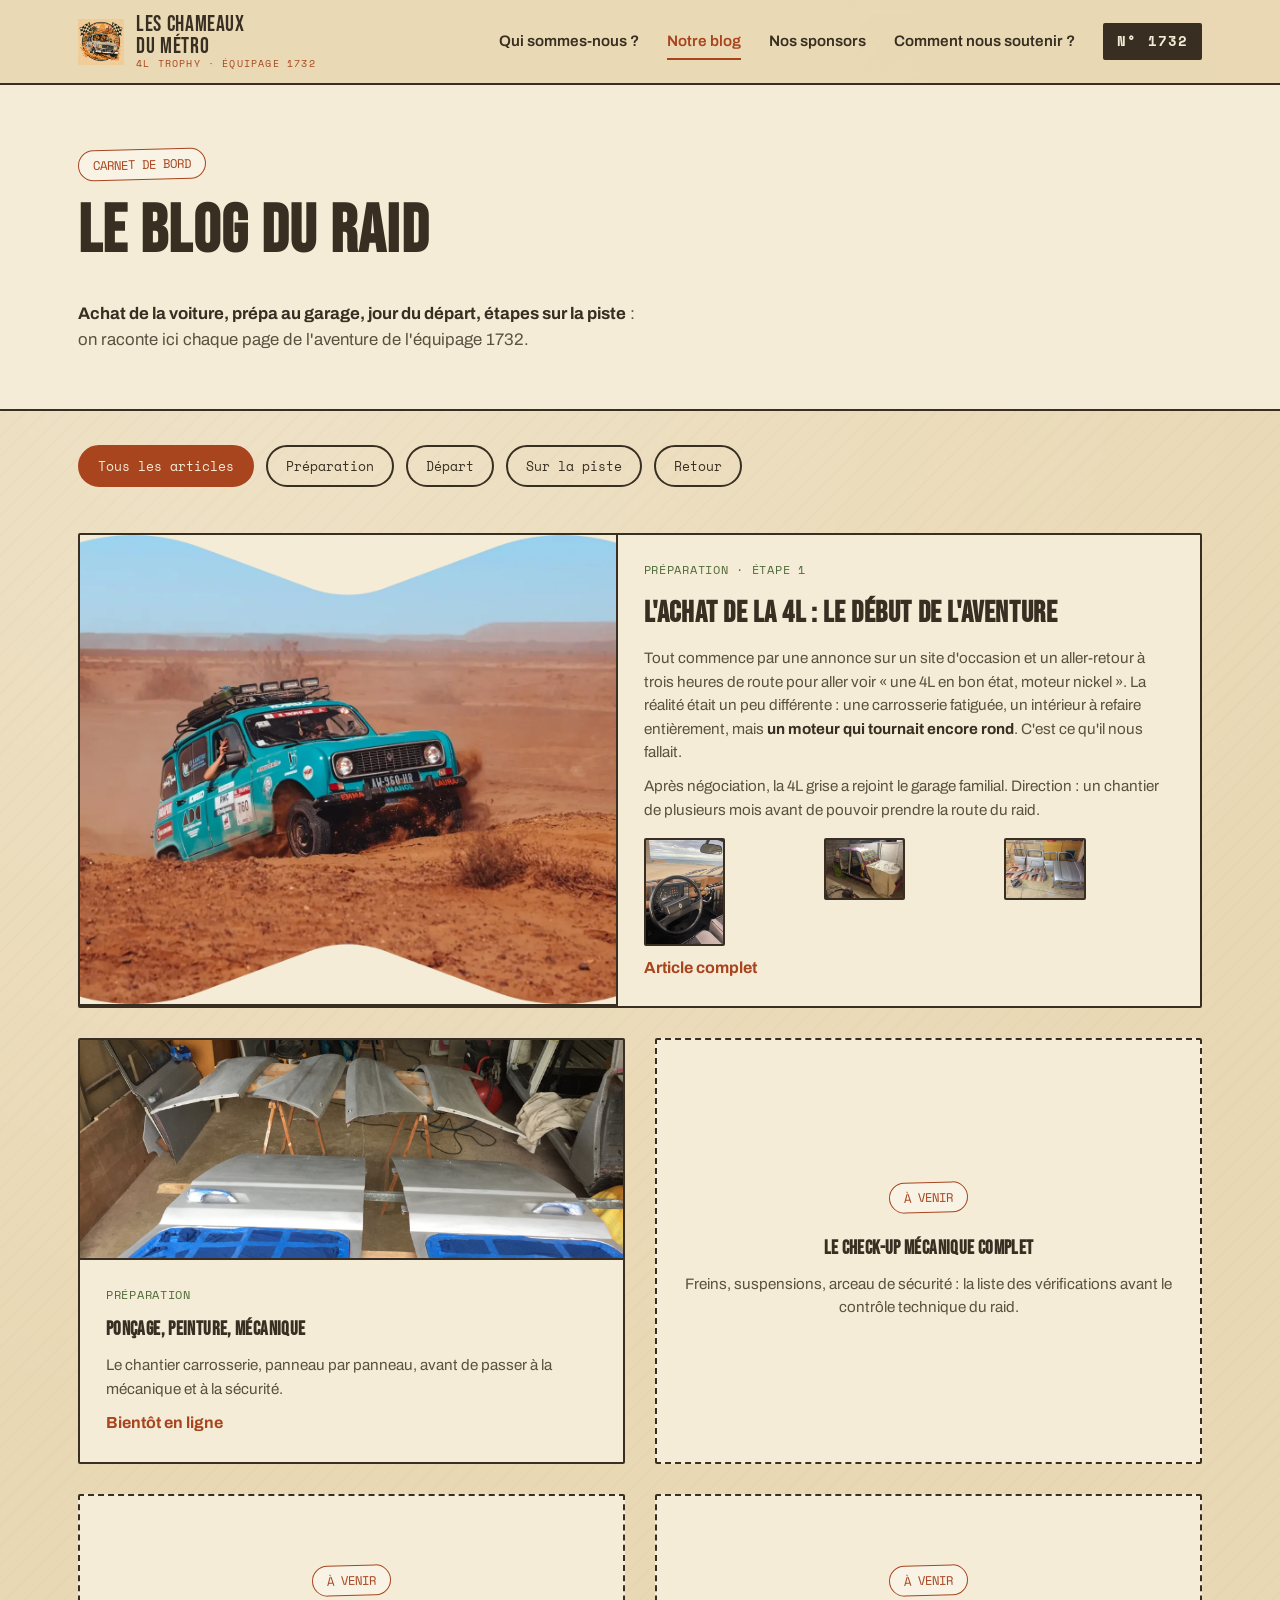
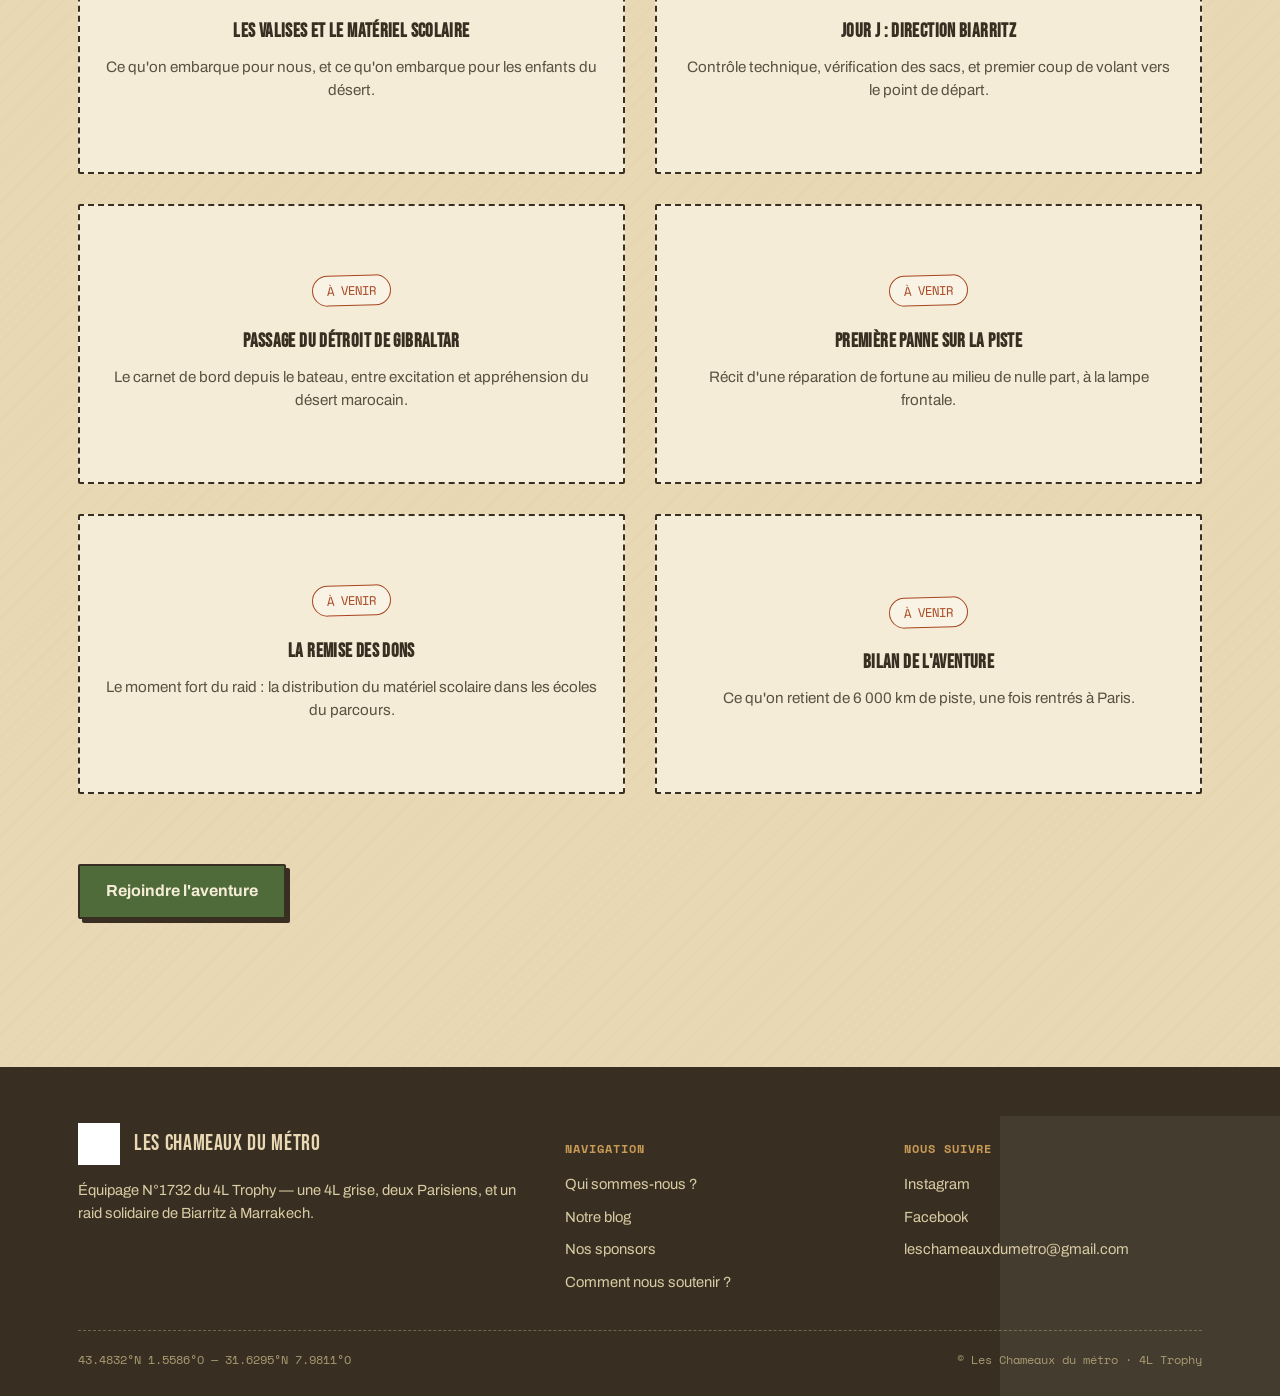
==== commit f2ae4e89: "Version 3 Nouveauté proposition de payement" ====
--- a/blog.html
+++ b/blog.html
@@ -5,7 +5,7 @@
 <meta name="viewport" content="width=device-width, initial-scale=1.0">
 <title>Le carnet de bord — Les Chameaux du métro</title>
 <meta name="description" content="Le blog de l'équipage 1732 : préparation, départ et raid du 4L Trophy.">
-<link rel="icon" href="images/logo.png">
+<link rel="icon" type="image/png" href="images/logo.png">
 <link rel="stylesheet" href="style.css">
 </head>
 <body>
@@ -18,12 +18,10 @@
     </a>
     <button class="nav-toggle" id="navToggle" aria-label="Ouvrir le menu">☰</button>
     <div class="nav-links" id="navLinks">
-      <a href="index.html#histoire">Notre histoire</a>
-      <a href="index.html#projet">La prépa</a>
-      <a href="index.html#parcours">Le parcours</a>
-      <a href="index.html#solidaire">L'oasis solidaire</a>
-      <a href="blog.html">Le blog</a>
-      <a href="index.html#sponsors">Sponsors</a>
+      <a href="index.html">Qui sommes-nous ?</a>
+      <a href="blog.html" class="current">Notre blog</a>
+      <a href="sponsors.html">Nos sponsors</a>
+      <a href="soutenir.html">Comment nous soutenir ?</a>
       <span class="plate">N° 1732</span>
     </div>
   </nav>
@@ -33,7 +31,7 @@
   <div class="container">
     <span class="stamp">CARNET DE BORD</span>
     <h1>Le blog du raid</h1>
-    <p>Achat de la voiture, prépa au garage, jour du départ, étapes sur la piste : on raconte ici chaque page de l'aventure de l'équipage 1732.</p>
+    <p><strong>Achat de la voiture, prépa au garage, jour du départ, étapes sur la piste</strong> : on raconte ici chaque page de l'aventure de l'équipage 1732.</p>
   </div>
 </section>
 
@@ -55,7 +53,7 @@
         <div class="txt">
           <span class="post-meta">Préparation · Étape 1</span>
           <h2>L'achat de la 4L : le début de l'aventure</h2>
-          <p>Tout commence par une annonce sur un site d'occasion et un aller-retour à trois heures de route pour aller voir « une 4L en bon état, moteur nickel ». La réalité était un peu différente : une carrosserie fatiguée, un intérieur à refaire entièrement, mais un moteur qui tournait encore rond. C'est ce qu'il nous fallait.</p>
+          <p>Tout commence par une annonce sur un site d'occasion et un aller-retour à trois heures de route pour aller voir « une 4L en bon état, moteur nickel ». La réalité était un peu différente : une carrosserie fatiguée, un intérieur à refaire entièrement, mais <strong>un moteur qui tournait encore rond</strong>. C'est ce qu'il nous fallait.</p>
           <p>Après négociation, la 4L grise a rejoint le garage familial. Direction : un chantier de plusieurs mois avant de pouvoir prendre la route du raid.</p>
           <div class="post-gallery">
             <img src="images/Vue-intereiru4L.jpg" alt="Intérieur de la 4L avant restauration">
@@ -133,10 +131,15 @@
       </article>
 
     </div>
+
+    <div class="cta-row" style="margin-bottom:60px;">
+      <a href="soutenir.html" class="btn oasis">Rejoindre l'aventure</a>
+    </div>
   </div>
 </section>
 
 <footer class="site-footer">
+  <img class="footer-watermark" src="images/logo.png" alt="">
   <div class="container">
     <div class="footer-grid">
       <div>
@@ -149,17 +152,17 @@
       <div>
         <h4>NAVIGATION</h4>
         <div class="footer-links">
-          <a href="index.html#histoire">Notre histoire</a>
-          <a href="index.html#parcours">Le parcours</a>
-          <a href="blog.html">Le blog</a>
-          <a href="index.html#sponsors">Sponsors</a>
+          <a href="index.html">Qui sommes-nous ?</a>
+          <a href="blog.html">Notre blog</a>
+          <a href="sponsors.html">Nos sponsors</a>
+          <a href="soutenir.html">Comment nous soutenir ?</a>
         </div>
       </div>
       <div>
         <h4>NOUS SUIVRE</h4>
         <div class="footer-links">
-          <a href="#">Instagram</a>
-          <a href="#">Facebook</a>
+          <a href="https://www.instagram.com/lesch4meauxdumetro/" target="_blank" rel="noopener">Instagram</a>
+          <a href="https://www.facebook.com/profile.php?id=61594363650555&locale=fr_FR" target="_blank" rel="noopener">Facebook</a>
           <a href="mailto:leschameauxdumetro@gmail.com">leschameauxdumetro@gmail.com</a>
         </div>
       </div>
--- a/style.css
+++ b/style.css
@@ -42,6 +42,7 @@
 a{color:inherit;text-decoration:none;}
 h1,h2,h3{font-family:var(--font-display);letter-spacing:0.02em;margin:0;color:var(--encre);}
 p{margin:0 0 1em;}
+strong,b{font-weight:700;color:var(--encre);}
 .container{max-width:1180px;margin:0 auto;padding:0 28px;}
 
 /* ---------- éléments roadbook ---------- */
@@ -125,7 +126,8 @@
   width:0;height:2px;background:var(--terre);
   transition:width .25s ease;
 }
-.nav-links a:hover::after{width:100%;}
+.nav-links a:hover::after, .nav-links a.current::after{width:100%;}
+.nav-links a.current{color:var(--terre);}
 
 .plate{
   font-family:var(--font-mono);
@@ -259,7 +261,7 @@
 }
 .mosaic a:hover::after{opacity:1;}
 
-.cta-row{margin-top:36px;}
+.cta-row{margin-top:36px;display:flex;gap:16px;flex-wrap:wrap;}
 .btn{
   display:inline-flex;
   align-items:center;
@@ -272,6 +274,9 @@
   border:2px solid var(--encre);
   box-shadow:4px 4px 0 var(--encre);
   transition:transform .15s ease, box-shadow .15s ease;
+  cursor:pointer;
+  font-family:var(--font-body);
+  font-size:1rem;
 }
 .btn:hover{transform:translate(-2px,-2px);box-shadow:6px 6px 0 var(--encre);}
 .btn.ghost{
@@ -280,6 +285,8 @@
   border-color:var(--encre);
   box-shadow:4px 4px 0 var(--sable-fonce);
 }
+.btn.oasis{background:var(--oasis);}
+.btn.small{padding:9px 18px;font-size:0.88rem;box-shadow:3px 3px 0 var(--encre);}
 
 /* ---------- héritage 4L (noir & blanc) ---------- */
 .heritage{
@@ -288,6 +295,7 @@
   gap:56px;
   align-items:center;
 }
+.heritage-photo{position:relative;}
 .heritage img{
   filter:grayscale(1) contrast(1.05);
   border:3px solid var(--encre);
@@ -372,7 +380,7 @@
 .teaser-card p{color:var(--encre-douce);font-size:0.92rem;margin:0;flex:1;}
 .teaser-link{font-weight:700;color:var(--terre);font-size:0.9rem;margin-top:6px;}
 
-/* ---------- sponsors accordéon ---------- */
+/* ---------- sponsors accordéon (page sponsors) ---------- */
 .sponsor-menu{
   border-top:2px solid var(--encre);
 }
@@ -435,12 +443,26 @@
   background:var(--encre);
   color:var(--sable-clair);
   padding:56px 0 26px;
+  position:relative;
+  overflow:hidden;
+}
+.footer-watermark{
+  position:absolute;
+  right:-60px;
+  bottom:-60px;
+  height:340px;
+  width:340px;
+  opacity:0.06;
+  filter:brightness(0) invert(1);
+  pointer-events:none;
 }
 .footer-grid{
   display:grid;
   grid-template-columns:1.2fr 0.8fr 0.8fr;
   gap:40px;
   margin-bottom:36px;
+  position:relative;
+  z-index:1;
 }
 .footer-brand{display:flex;align-items:center;gap:14px;margin-bottom:14px;}
 .footer-brand img{height:42px;filter:brightness(0) invert(1);}
@@ -453,6 +475,7 @@
 }
 .site-footer p, .site-footer a{color:#d9cba3;font-size:0.92rem;}
 .footer-links{display:flex;flex-direction:column;gap:10px;}
+.footer-links a:hover{color:#f4ecd6;}
 .footer-bottom{
   border-top:1px dashed rgba(217,203,163,0.35);
   padding-top:20px;
@@ -463,6 +486,8 @@
   justify-content:space-between;
   flex-wrap:wrap;
   gap:10px;
+  position:relative;
+  z-index:1;
 }
 
 /* =========================================================
@@ -576,4 +601,506 @@
   .post-grid{grid-template-columns:1fr;}
   .post-card.featured{grid-column:span 1;flex-direction:column;}
   .post-card.featured img, .post-card.featured .txt{width:100%;}
+}
+
+/* =========================================================
+   AJOUTS — refonte 2026
+   ========================================================= */
+
+/* ---------- barre latérale à bulles (page index) ---------- */
+.side-dots{
+  position:fixed;
+  right:26px;
+  top:50%;
+  transform:translateY(-50%);
+  z-index:40;
+  display:flex;
+  flex-direction:column;
+  align-items:flex-end;
+  gap:0;
+}
+.side-dots-track{
+  position:relative;
+  display:flex;
+  flex-direction:column;
+  gap:22px;
+  padding-right:2px;
+}
+.side-dots-track::before{
+  content:"";
+  position:absolute;
+  right:3.5px;
+  top:4px;
+  bottom:4px;
+  width:2px;
+  background:rgba(56,47,34,0.18);
+}
+.side-dot{
+  position:relative;
+  display:flex;
+  align-items:center;
+  gap:12px;
+  justify-content:flex-end;
+  cursor:pointer;
+  background:none;
+  border:none;
+  padding:0;
+}
+.side-dot-label{
+  font-family:var(--font-mono);
+  font-size:0.72rem;
+  letter-spacing:0.04em;
+  color:var(--encre);
+  background:var(--sable-carte);
+  border:1.5px solid var(--encre);
+  padding:4px 10px;
+  border-radius:999px;
+  opacity:0;
+  transform:translateX(8px);
+  transition:opacity .2s ease, transform .2s ease;
+  white-space:nowrap;
+}
+.side-dot:hover .side-dot-label, .side-dot.active .side-dot-label{
+  opacity:1;
+  transform:translateX(0);
+}
+.side-dot-mark{
+  width:9px;height:9px;
+  border-radius:50%;
+  background:var(--sable-fonce);
+  border:2px solid var(--sable-fonce);
+  flex-shrink:0;
+  transition:background .2s ease, transform .2s ease;
+  position:relative;
+  z-index:1;
+}
+.side-dot.active .side-dot-mark{
+  background:var(--terre);
+  border-color:var(--terre);
+  transform:scale(1.15);
+}
+.side-dots-bubble{
+  position:absolute;
+  right:-5.5px;
+  width:18px;height:18px;
+  border-radius:50%;
+  background:var(--terre);
+  box-shadow:0 0 0 4px rgba(168,69,31,0.18);
+  transition:top .35s cubic-bezier(.4,0,.2,1);
+  pointer-events:none;
+  z-index:0;
+}
+
+@media (max-width:1100px){
+  .side-dots{display:none;}
+}
+
+/* ---------- équipage ---------- */
+.equipe-grid{
+  display:grid;
+  grid-template-columns:1fr 1fr;
+  gap:34px;
+}
+.equipier-card{
+  background:var(--sable-carte);
+  border:2px solid var(--encre);
+  border-radius:var(--rayon);
+  overflow:hidden;
+  display:flex;
+  flex-direction:column;
+}
+.equipier-photo{
+  aspect-ratio:4/3;
+  overflow:hidden;
+  border-bottom:2px solid var(--encre);
+}
+.equipier-photo img{width:100%;height:100%;object-fit:cover;}
+.equipier-txt{padding:26px;}
+.equipier-role{
+  font-family:var(--font-mono);
+  font-size:0.75rem;
+  color:var(--terre);
+  text-transform:uppercase;
+  letter-spacing:0.08em;
+  margin-bottom:6px;
+}
+.equipier-txt h3{font-size:1.7rem;margin-bottom:12px;}
+.equipier-txt p{color:var(--encre-douce);font-size:0.97rem;}
+.equipier-tags{
+  display:flex;
+  flex-wrap:wrap;
+  gap:8px;
+  margin-top:14px;
+}
+.equipier-tag{
+  font-family:var(--font-mono);
+  font-size:0.72rem;
+  border:1.5px solid var(--sable-fonce);
+  color:var(--encre-douce);
+  padding:4px 10px;
+  border-radius:999px;
+}
+
+/* ---------- flèche + légende sous la photo héritage ---------- */
+.heritage-caption{
+  display:flex;
+  align-items:center;
+  gap:10px;
+  margin-top:14px;
+  padding-left:6px;
+}
+.heritage-caption svg{flex-shrink:0;width:26px;height:26px;stroke:var(--terre);}
+.heritage-caption span{
+  font-family:var(--font-body);
+  font-style:italic;
+  font-size:0.98rem;
+  color:var(--encre-douce);
+}
+
+/* ---------- roadbook détaillé (timeline) ---------- */
+.timeline-intro{
+  max-width:680px;
+  margin-bottom:48px;
+}
+.timeline{
+  position:relative;
+  display:flex;
+  flex-direction:column;
+  gap:0;
+}
+.timeline::before{
+  content:"";
+  position:absolute;
+  left:29px;
+  top:8px;
+  bottom:8px;
+  width:2px;
+  background:repeating-linear-gradient(180deg, var(--sable-fonce) 0 8px, transparent 8px 16px);
+}
+.timeline-step{
+  position:relative;
+  display:grid;
+  grid-template-columns:60px 1fr;
+  gap:22px;
+  padding-bottom:38px;
+}
+.timeline-step:last-child{padding-bottom:0;}
+.timeline-num{
+  width:60px;height:60px;
+  border-radius:50%;
+  background:var(--sable-carte);
+  border:2.5px solid var(--terre);
+  display:flex;align-items:center;justify-content:center;
+  font-family:var(--font-display);
+  font-size:1.3rem;
+  color:var(--terre);
+  flex-shrink:0;
+  position:relative;
+  z-index:1;
+}
+.timeline-body{
+  background:var(--sable-carte);
+  border:2px solid var(--encre);
+  border-radius:var(--rayon);
+  padding:20px 24px;
+}
+.timeline-body h3{font-size:1.35rem;margin-bottom:6px;}
+.timeline-meta{
+  display:flex;
+  flex-wrap:wrap;
+  gap:16px;
+  font-family:var(--font-mono);
+  font-size:0.82rem;
+  color:var(--terre);
+  margin-bottom:8px;
+}
+.timeline-body p{margin:0;color:var(--encre-douce);font-size:0.95rem;}
+
+/* ---------- bandeau média défilant (infini) ---------- */
+.marquee-wrap{
+  position:relative;
+  overflow:hidden;
+  padding:28px 0;
+  background:var(--encre);
+  border-top:2px solid var(--encre);
+  border-bottom:2px solid var(--encre);
+}
+.marquee-wrap::before, .marquee-wrap::after{
+  content:"";
+  position:absolute;top:0;bottom:0;width:120px;
+  z-index:2;
+  pointer-events:none;
+}
+.marquee-wrap::before{left:0;background:linear-gradient(90deg, var(--encre), transparent);}
+.marquee-wrap::after{right:0;background:linear-gradient(270deg, var(--encre), transparent);}
+.marquee-track{
+  display:flex;
+  align-items:center;
+  gap:64px;
+  width:max-content;
+  animation:marquee-scroll 32s linear infinite;
+}
+.marquee-track img{
+  height:44px;
+  width:auto;
+  object-fit:contain;
+  filter:brightness(0) invert(1) opacity(0.85);
+}
+@keyframes marquee-scroll{
+  from{transform:translateX(0);}
+  to{transform:translateX(-50%);}
+}
+@media (prefers-reduced-motion: reduce){
+  .marquee-track{animation:none;}
+}
+.media-stats{
+  display:grid;
+  grid-template-columns:repeat(3,1fr);
+  gap:26px;
+  margin-top:44px;
+}
+.media-stat{
+  background:var(--sable-carte);
+  border:2px solid var(--encre);
+  border-radius:var(--rayon);
+  padding:22px 24px;
+}
+.media-stat .num{
+  font-family:var(--font-display);
+  font-size:2.2rem;
+  color:var(--terre);
+  line-height:1;
+  margin-bottom:8px;
+}
+.media-stat p{margin:0;color:var(--encre-douce);font-size:0.92rem;}
+.media-ambassadors{
+  margin-top:26px;
+  font-family:var(--font-mono);
+  font-size:0.85rem;
+  color:var(--encre-douce);
+}
+.media-ambassadors b{color:var(--encre);}
+
+/* ---------- oasis solidaire — détails associations ---------- */
+.solidaire-detail{
+  margin-top:56px;
+  display:flex;
+  flex-direction:column;
+  gap:20px;
+}
+.solidaire-block{
+  background:var(--sable-carte);
+  border:2px solid var(--encre);
+  border-radius:var(--rayon);
+  overflow:hidden;
+}
+.solidaire-block-head{
+  width:100%;
+  display:flex;
+  align-items:center;
+  justify-content:space-between;
+  gap:16px;
+  padding:20px 24px;
+  background:none;
+  border:none;
+  cursor:pointer;
+  text-align:left;
+  font-family:var(--font-display);
+  font-size:1.3rem;
+  color:var(--encre);
+}
+.solidaire-block-head .sponsor-plus{font-family:var(--font-mono);font-size:1.2rem;color:var(--oasis);transition:transform .2s ease;}
+.solidaire-block.open .sponsor-plus{transform:rotate(45deg);}
+.solidaire-block-panel{
+  max-height:0;
+  overflow:hidden;
+  transition:max-height .35s ease;
+}
+.solidaire-block.open .solidaire-block-panel{max-height:1400px;}
+.solidaire-block-inner{padding:0 24px 26px;color:var(--encre-douce);font-size:0.96rem;}
+.solidaire-block-inner p{margin:0 0 1em;}
+.solidaire-block-inner ul{margin:0 0 1em;padding-left:20px;}
+.solidaire-block-inner li{margin-bottom:6px;}
+.solidaire-quote{
+  font-family:var(--font-display);
+  font-size:1.15rem;
+  color:var(--oasis);
+  letter-spacing:0.02em;
+  margin:16px 0;
+  padding-left:16px;
+  border-left:3px solid var(--oasis);
+}
+
+/* ---------- page sponsors (façade) ---------- */
+.sponsor-hero{
+  padding:64px 0 30px;
+  background:var(--sable-carte);
+  border-bottom:2px solid var(--encre);
+}
+.sponsor-hero h1{font-size:clamp(2.4rem,5.6vw,3.8rem);text-transform:uppercase;}
+.sponsor-hero p{max-width:600px;color:var(--encre-douce);margin-top:16px;font-size:1.05rem;}
+
+.sponsor-bubbles{
+  display:grid;
+  grid-template-columns:repeat(3,1fr);
+  gap:28px;
+}
+.sponsor-bubble{
+  background:var(--sable-carte);
+  border:2px solid var(--encre);
+  border-radius:24px;
+  padding:30px 26px;
+  display:flex;
+  flex-direction:column;
+  align-items:center;
+  text-align:center;
+  gap:14px;
+  transition:transform .15s ease, box-shadow .15s ease;
+  box-shadow:5px 5px 0 var(--sable-fonce);
+}
+.sponsor-bubble:hover{transform:translate(-3px,-3px);box-shadow:8px 8px 0 var(--sable-fonce);}
+.sponsor-bubble-logo{
+  width:96px;height:96px;
+  border-radius:50%;
+  background:#fff;
+  border:2px solid var(--encre);
+  display:flex;align-items:center;justify-content:center;
+  overflow:hidden;
+}
+.sponsor-bubble-logo img{width:70%;height:70%;object-fit:contain;}
+.sponsor-bubble-logo.empty{
+  font-family:var(--font-display);
+  font-size:1.6rem;
+  color:var(--sable-fonce);
+}
+.sponsor-bubble h3{font-size:1.25rem;}
+.sponsor-bubble p{color:var(--encre-douce);font-size:0.92rem;margin:0;flex:1;}
+
+.sponsor-empty{
+  text-align:center;
+  padding:50px 30px;
+  border:2px dashed var(--sable-fonce);
+  border-radius:var(--rayon);
+  background:var(--sable-carte);
+}
+.sponsor-empty .stamp{margin-bottom:16px;}
+.sponsor-empty p{max-width:520px;margin:0 auto 22px;color:var(--encre-douce);}
+
+.join-cta{
+  text-align:center;
+  padding:70px 0;
+  background:var(--terre);
+  color:#f4ecd6;
+}
+.join-cta h2{font-size:clamp(1.9rem,4vw,2.6rem);margin-bottom:16px;color:#f4ecd6;}
+.join-cta p{max-width:520px;margin:0 auto 26px;color:#f0e6cd;}
+.join-cta .btn{background:var(--encre);border-color:#f4ecd6;box-shadow:4px 4px 0 #f4ecd6;}
+.join-cta .btn:hover{box-shadow:6px 6px 0 #f4ecd6;}
+
+/* ---------- page soutenir ---------- */
+.support-grid{
+  display:grid;
+  grid-template-columns:1fr 1fr;
+  gap:30px;
+}
+.support-card{
+  background:var(--sable-carte);
+  border:2px solid var(--encre);
+  border-radius:var(--rayon);
+  padding:30px 28px;
+}
+.support-card h3{font-size:1.5rem;margin-bottom:10px;}
+.support-card p{color:var(--encre-douce);font-size:0.96rem;}
+.support-card .btn{margin-top:8px;}
+.support-actions{display:flex;flex-wrap:wrap;gap:14px;margin-top:18px;}
+
+.form-card{
+  background:var(--sable-carte);
+  border:2px solid var(--encre);
+  border-radius:var(--rayon);
+  padding:34px;
+  max-width:640px;
+}
+.form-row{display:grid;grid-template-columns:1fr 1fr;gap:18px;}
+.form-field{display:flex;flex-direction:column;gap:6px;margin-bottom:18px;}
+.form-field label{
+  font-family:var(--font-mono);
+  font-size:0.78rem;
+  color:var(--encre-douce);
+  letter-spacing:0.03em;
+}
+.form-field input, .form-field textarea{
+  font-family:var(--font-body);
+  font-size:0.98rem;
+  padding:11px 14px;
+  border:2px solid var(--encre);
+  border-radius:var(--rayon);
+  background:#fff;
+  color:var(--encre);
+}
+.form-field input:focus, .form-field textarea:focus{
+  outline:3px solid var(--sable-fonce);
+  outline-offset:1px;
+}
+.form-field textarea{resize:vertical;min-height:100px;}
+.form-note{font-size:0.85rem;color:var(--encre-douce);margin-top:10px;}
+
+.contact-row{
+  display:flex;
+  align-items:center;
+  gap:16px;
+  flex-wrap:wrap;
+  margin-top:14px;
+}
+.copy-email{
+  display:inline-flex;
+  align-items:center;
+  gap:8px;
+  background:transparent;
+  border:2px solid var(--encre);
+  color:var(--encre);
+  font-family:var(--font-mono);
+  font-size:0.88rem;
+  padding:10px 16px;
+  border-radius:var(--rayon);
+  cursor:pointer;
+}
+.copy-email:hover{background:var(--sable-carte);}
+.copy-email.copied{border-color:var(--oasis);color:var(--oasis);}
+
+.social-grid{
+  display:grid;
+  grid-template-columns:repeat(2,1fr);
+  gap:20px;
+}
+.social-card{
+  display:flex;
+  align-items:center;
+  gap:16px;
+  background:var(--sable-carte);
+  border:2px solid var(--encre);
+  border-radius:var(--rayon);
+  padding:20px 22px;
+  transition:transform .15s ease;
+}
+.social-card:hover{transform:translateY(-3px);}
+.social-icon{
+  width:46px;height:46px;
+  border-radius:50%;
+  background:var(--terre);
+  display:flex;align-items:center;justify-content:center;
+  color:#f4ecd6;
+  flex-shrink:0;
+}
+.social-icon svg{width:22px;height:22px;fill:currentColor;}
+.social-card h4{font-family:var(--font-display);font-size:1.2rem;margin-bottom:2px;}
+.social-card span{font-family:var(--font-mono);font-size:0.8rem;color:var(--encre-douce);}
+
+/* ---------- responsive ajouts ---------- */
+@media (max-width:900px){
+  .equipe-grid, .support-grid, .form-row, .social-grid, .sponsor-bubbles{grid-template-columns:1fr;}
+  .media-stats{grid-template-columns:1fr;}
+  .timeline::before{left:24px;}
+  .timeline-step{grid-template-columns:50px 1fr;gap:16px;}
+  .timeline-num{width:50px;height:50px;font-size:1.1rem;}
 }
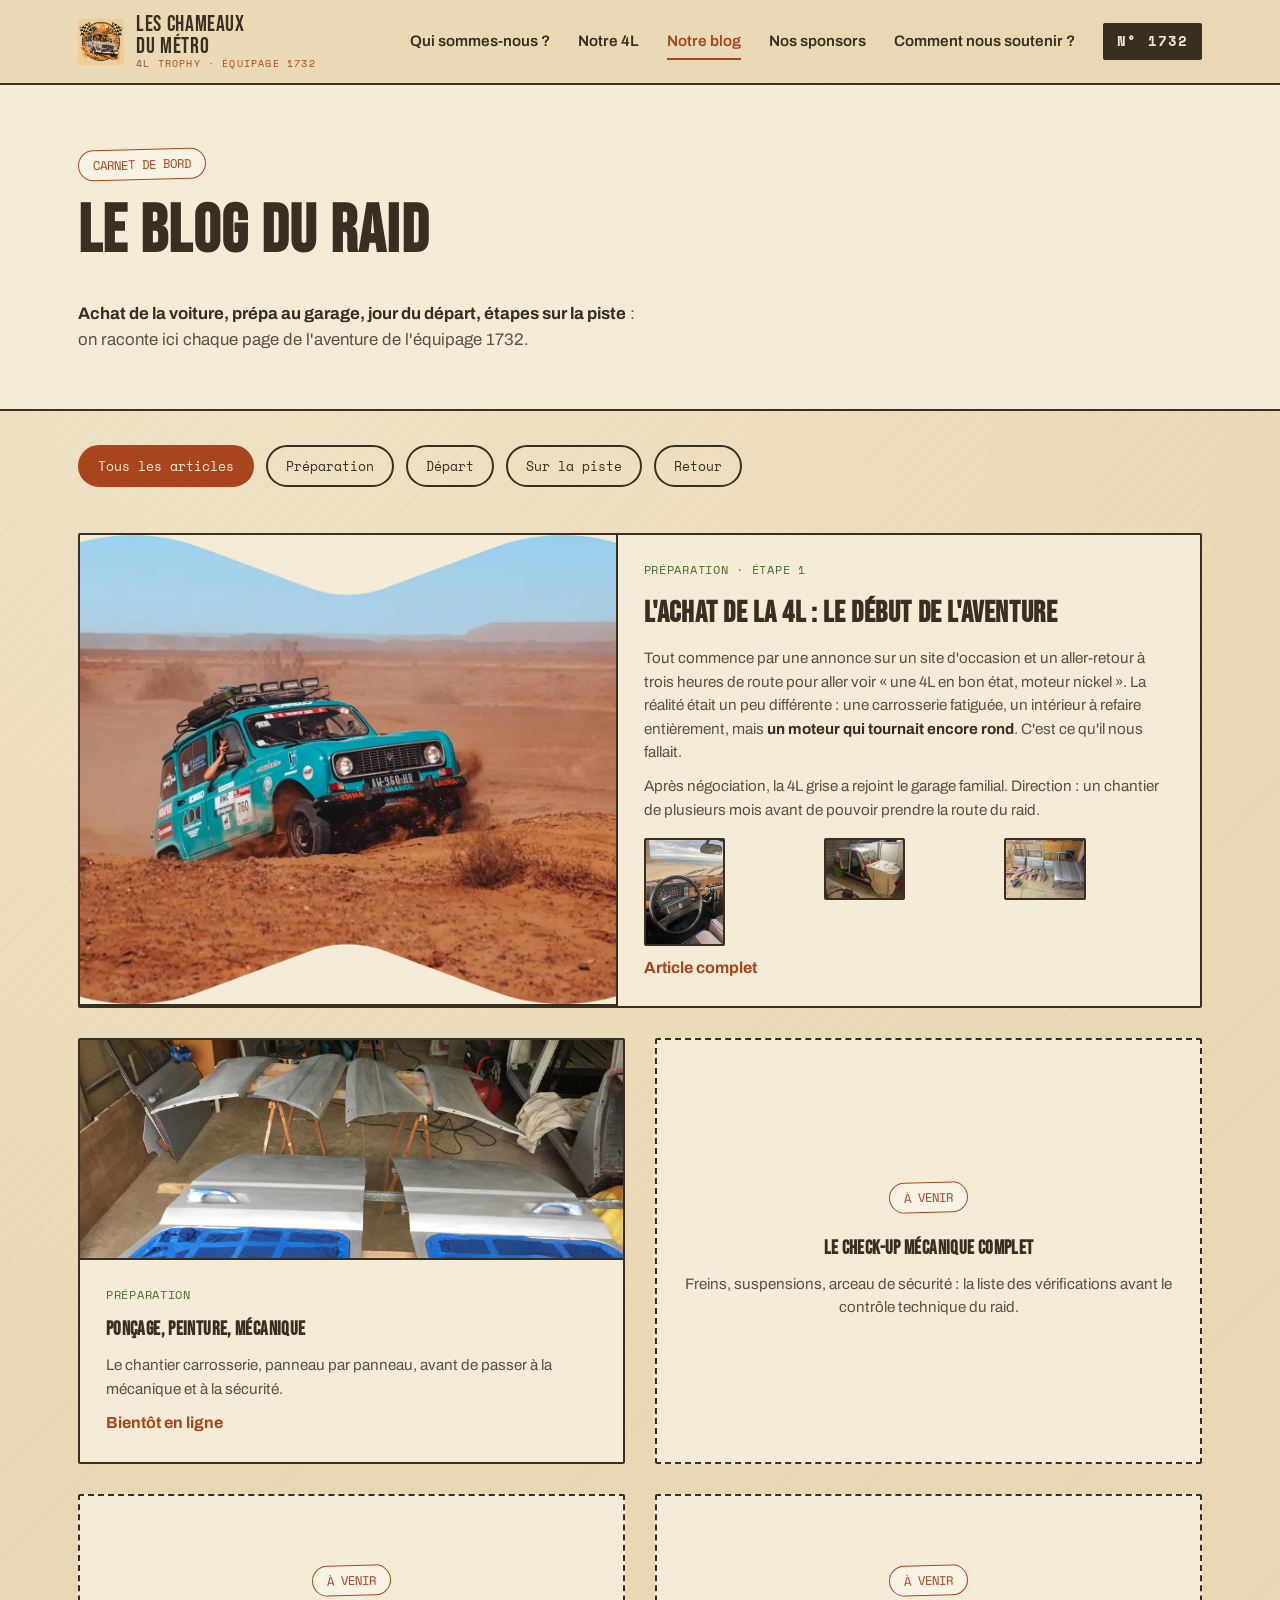
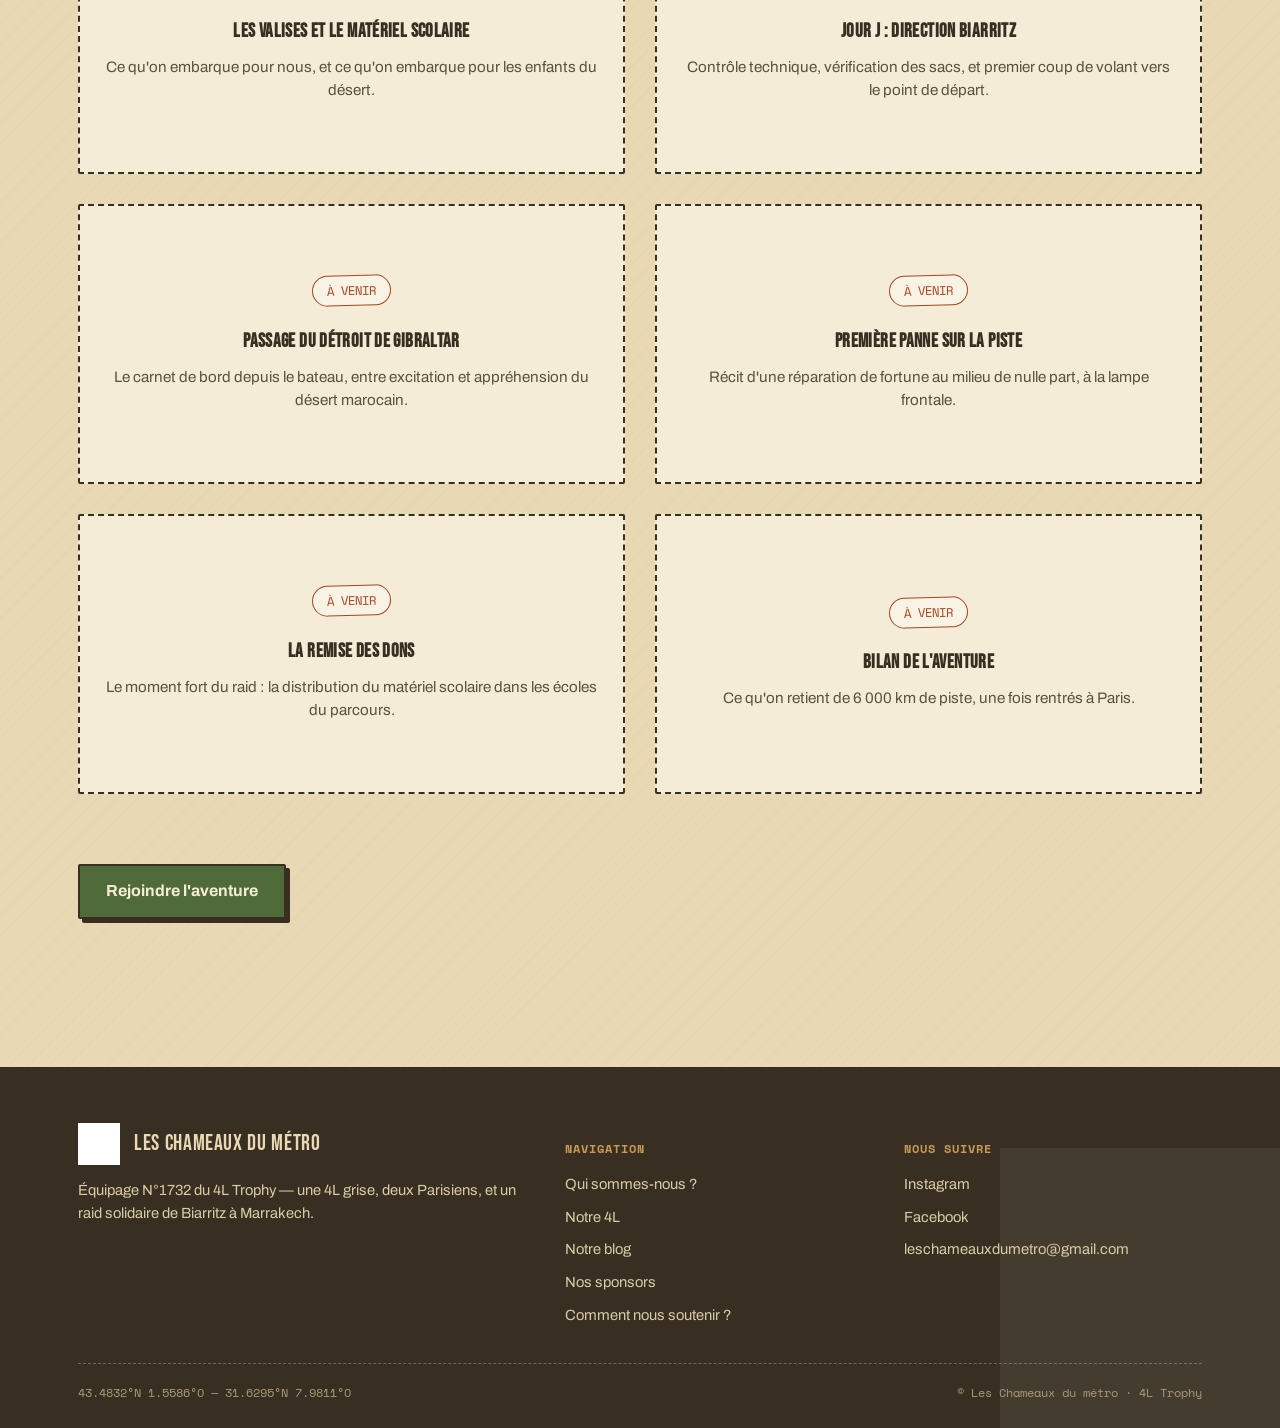
==== commit 7f97c355: "Version 4 Page 4L" ====
--- a/blog.html
+++ b/blog.html
@@ -19,6 +19,7 @@
     <button class="nav-toggle" id="navToggle" aria-label="Ouvrir le menu">☰</button>
     <div class="nav-links" id="navLinks">
       <a href="index.html">Qui sommes-nous ?</a>
+      <a href="notre-4l.html">Notre 4L</a>
       <a href="blog.html" class="current">Notre blog</a>
       <a href="sponsors.html">Nos sponsors</a>
       <a href="soutenir.html">Comment nous soutenir ?</a>
@@ -153,6 +154,7 @@
         <h4>NAVIGATION</h4>
         <div class="footer-links">
           <a href="index.html">Qui sommes-nous ?</a>
+          <a href="notre-4l.html">Notre 4L</a>
           <a href="blog.html">Notre blog</a>
           <a href="sponsors.html">Nos sponsors</a>
           <a href="soutenir.html">Comment nous soutenir ?</a>
--- a/style.css
+++ b/style.css
@@ -1103,4 +1103,147 @@
   .timeline::before{left:24px;}
   .timeline-step{grid-template-columns:50px 1fr;gap:16px;}
   .timeline-num{width:50px;height:50px;font-size:1.1rem;}
+}
+
+/* =========================================================
+   PAGE "NOTRE 4L" — galerie photo + lightbox
+   ========================================================= */
+
+.l4-hero{min-height:64vh;}
+
+#l4-intro .story-grid img{
+  aspect-ratio:4/3;
+  object-fit:cover;
+}
+
+/* ---------- grille de photos ---------- */
+.l4-grid{
+  display:grid;
+  grid-template-columns:repeat(3,1fr);
+  gap:16px;
+}
+.l4-grid--wide{grid-template-columns:repeat(3,1fr);}
+
+.l4-grid-item{
+  position:relative;
+  display:block;
+  padding:0;
+  margin:0;
+  border:2px solid var(--encre);
+  border-radius:var(--rayon);
+  background:var(--encre);
+  overflow:hidden;
+  cursor:zoom-in;
+  aspect-ratio:4/3;
+  box-shadow:5px 5px 0 var(--sable-fonce);
+  transition:transform .2s ease, box-shadow .2s ease;
+}
+.l4-grid-item img{
+  width:100%;height:100%;
+  object-fit:cover;
+  transition:transform .5s ease, filter .4s ease;
+}
+.l4-grid-item::after{
+  content:"🔍";
+  position:absolute;
+  right:10px;
+  bottom:10px;
+  width:34px;height:34px;
+  border-radius:50%;
+  background:rgba(56,47,34,0.75);
+  color:#f4ecd6;
+  display:flex;align-items:center;justify-content:center;
+  font-size:0.95rem;
+  opacity:0;
+  transform:translateY(6px);
+  transition:opacity .2s ease, transform .2s ease;
+}
+.l4-grid-item:hover{
+  transform:translate(-3px,-3px);
+  box-shadow:8px 8px 0 var(--sable-fonce);
+}
+.l4-grid-item:hover img{transform:scale(1.08);}
+.l4-grid-item:hover::after{opacity:1;transform:translateY(0);}
+.l4-grid-item:focus-visible{outline:3px solid var(--terre);outline-offset:3px;}
+
+/* ---------- lightbox plein écran ---------- */
+.l4-lightbox{
+  position:fixed;
+  inset:0;
+  z-index:200;
+  display:none;
+  align-items:center;
+  justify-content:center;
+  background:rgba(20,14,8,0.92);
+  padding:40px;
+}
+.l4-lightbox.open{display:flex;}
+.l4-lightbox-figure{
+  margin:0;
+  max-width:min(1100px, 90vw);
+  max-height:88vh;
+  display:flex;
+  flex-direction:column;
+  align-items:center;
+  gap:14px;
+}
+.l4-lightbox-figure img{
+  max-width:100%;
+  max-height:78vh;
+  width:auto;
+  height:auto;
+  border:3px solid var(--sable-carte);
+  border-radius:var(--rayon);
+  box-shadow:0 20px 60px rgba(0,0,0,0.5);
+  object-fit:contain;
+}
+.l4-lightbox-figure figcaption{
+  font-family:var(--font-mono);
+  font-size:0.85rem;
+  color:#f0e6cd;
+  letter-spacing:0.03em;
+}
+.l4-lightbox-close{
+  position:absolute;
+  top:22px;
+  right:26px;
+  width:44px;height:44px;
+  border-radius:50%;
+  border:2px solid #f4ecd6;
+  background:rgba(244,236,214,0.08);
+  color:#f4ecd6;
+  font-size:1.2rem;
+  cursor:pointer;
+  transition:background .2s ease, transform .2s ease;
+}
+.l4-lightbox-close:hover{background:var(--terre);transform:scale(1.05);}
+.l4-lightbox-nav{
+  position:absolute;
+  top:50%;
+  transform:translateY(-50%);
+  width:52px;height:52px;
+  border-radius:50%;
+  border:2px solid #f4ecd6;
+  background:rgba(244,236,214,0.08);
+  color:#f4ecd6;
+  font-size:1.8rem;
+  line-height:1;
+  cursor:pointer;
+  display:flex;align-items:center;justify-content:center;
+  transition:background .2s ease, transform .2s ease;
+}
+.l4-lightbox-nav:hover{background:var(--terre);}
+.l4-lightbox-prev{left:22px;}
+.l4-lightbox-next{right:22px;}
+
+@media (max-width:900px){
+  .l4-grid, .l4-grid--wide{grid-template-columns:repeat(2,1fr);}
+  .l4-lightbox{padding:16px;}
+  .l4-lightbox-nav{width:42px;height:42px;font-size:1.4rem;}
+  .l4-lightbox-prev{left:8px;}
+  .l4-lightbox-next{right:8px;}
+  .l4-lightbox-close{top:12px;right:12px;}
+}
+@media (max-width:560px){
+  .l4-grid, .l4-grid--wide{grid-template-columns:1fr;}
 }
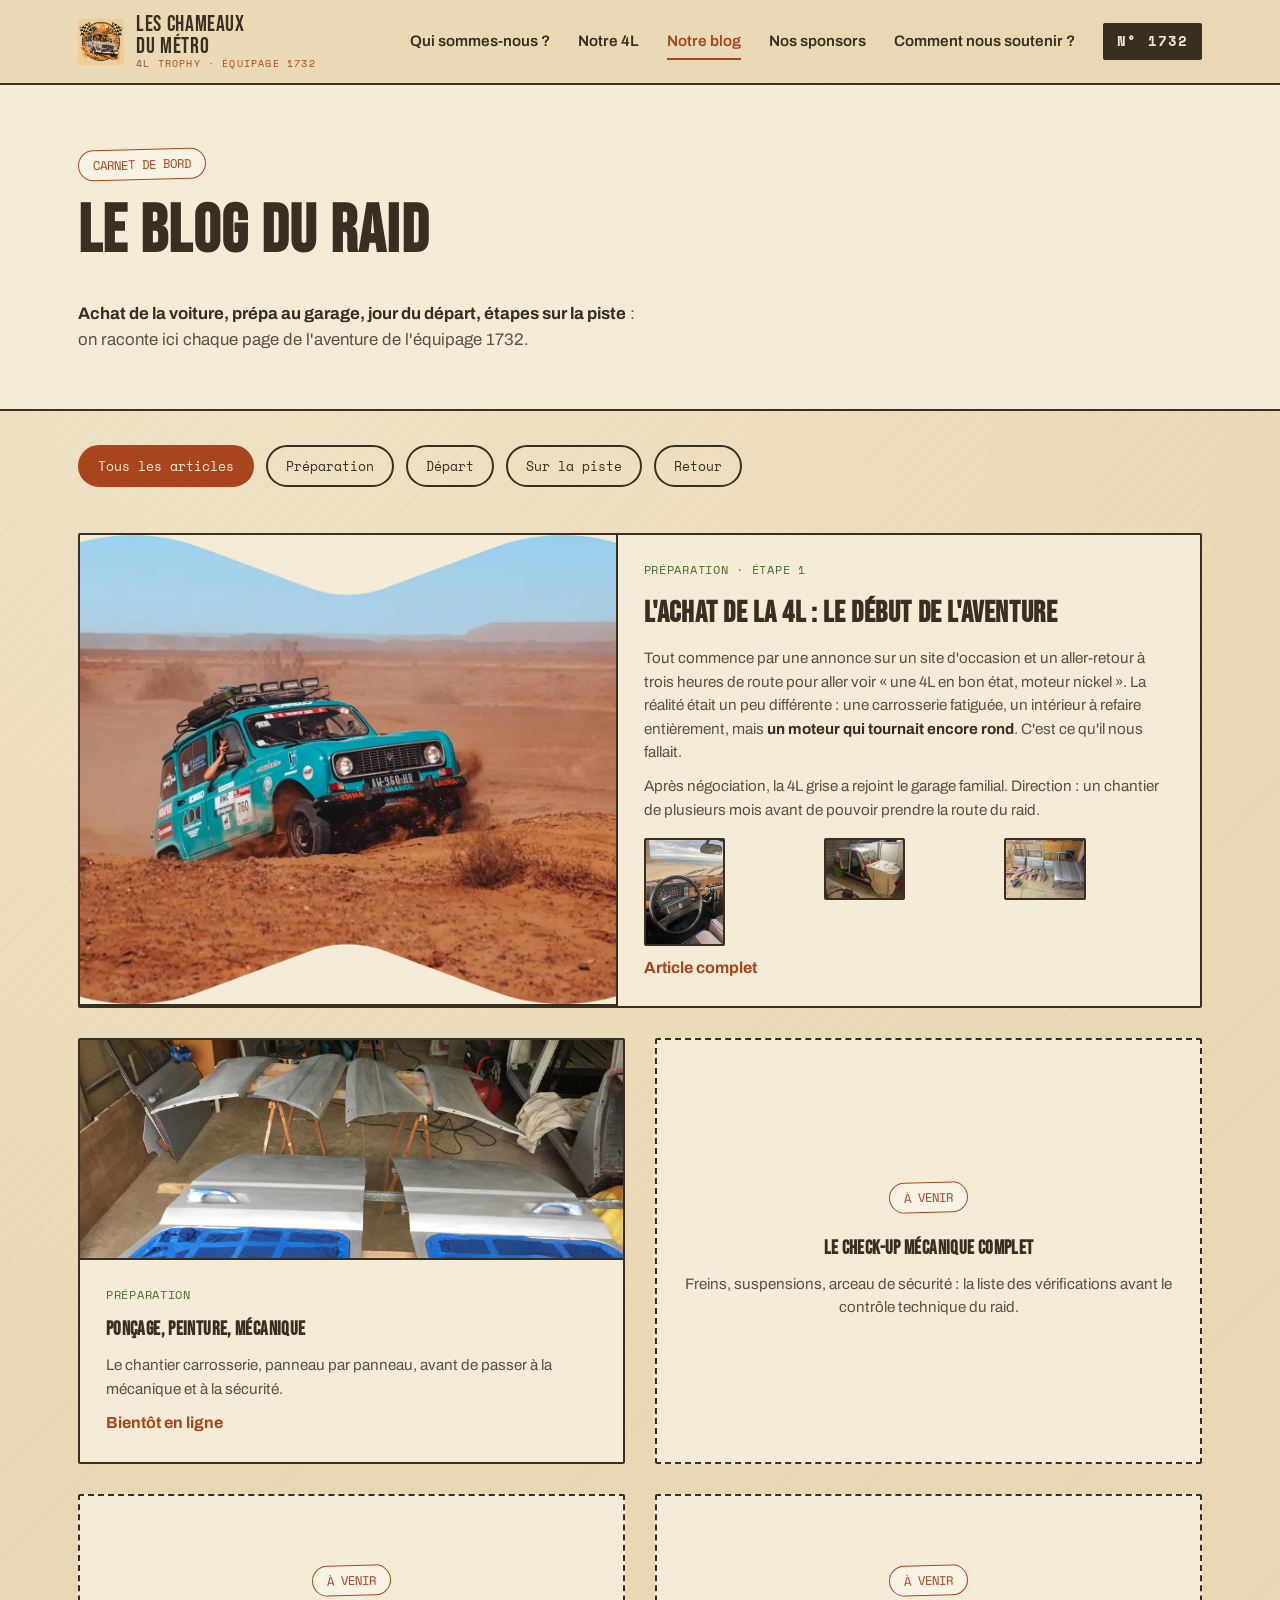
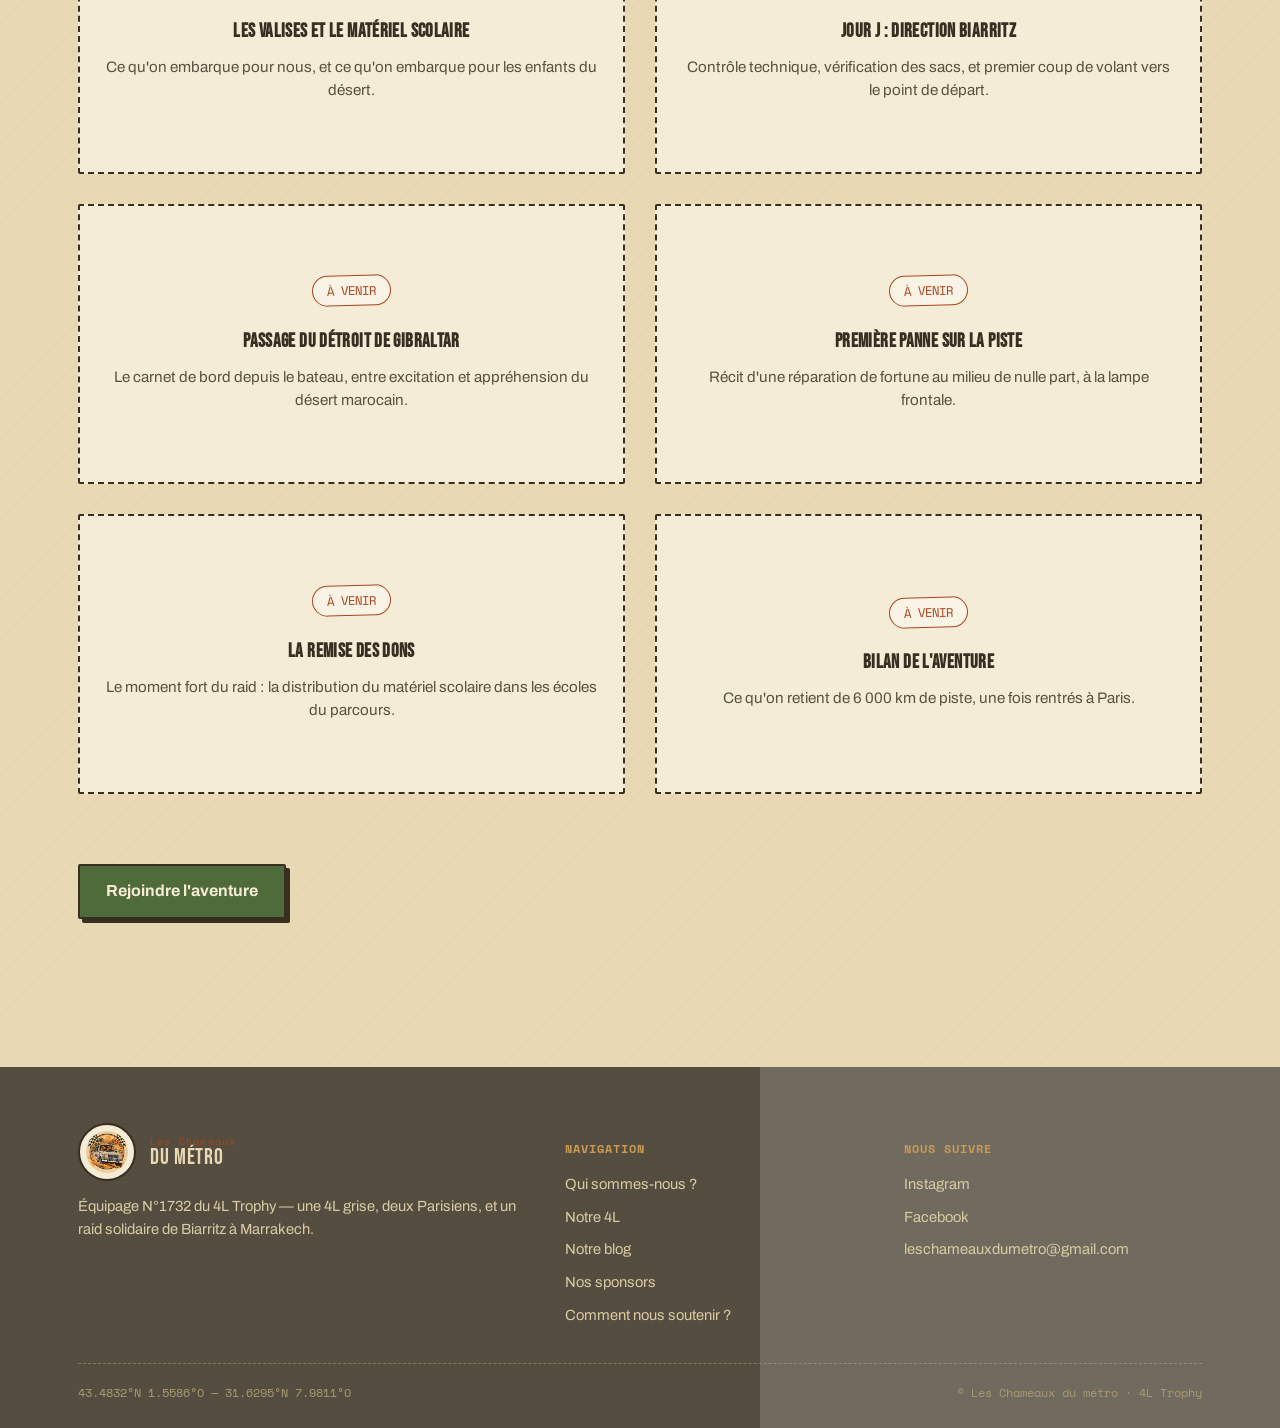
==== commit b2256aa0: "Version final Footer" ====
--- a/blog.html
+++ b/blog.html
@@ -146,7 +146,7 @@
       <div>
         <div class="footer-brand">
           <img src="images/logo.png" alt="Logo Les Chameaux du métro">
-          <span class="brand-text">Les Chameaux du métro</span>
+          <span class="brand-text"><span class="footer-brand-highlight">Les Chameaux</span> du métro</span>
         </div>
         <p>Équipage N°1732 du 4L Trophy — une 4L grise, deux Parisiens, et un raid solidaire de Biarritz à Marrakech.</p>
       </div>
--- a/style.css
+++ b/style.css
@@ -440,7 +440,9 @@
 
 /* ---------- footer ---------- */
 .site-footer{
-  background:var(--encre);
+  background:
+    linear-gradient(180deg, rgba(130,126,112,0.38), rgba(130,126,112,0.38)),
+    var(--encre);
   color:var(--sable-clair);
   padding:56px 0 26px;
   position:relative;
@@ -448,13 +450,14 @@
 }
 .footer-watermark{
   position:absolute;
-  right:-60px;
-  bottom:-60px;
-  height:340px;
-  width:340px;
-  opacity:0.06;
+  right:-100px;
+  bottom:-140px;
+  height:620px;
+  width:620px;
+  opacity:0.16;
   filter:brightness(0) invert(1);
   pointer-events:none;
+  z-index:0;
 }
 .footer-grid{
   display:grid;
@@ -464,8 +467,18 @@
   position:relative;
   z-index:1;
 }
-.footer-brand{display:flex;align-items:center;gap:14px;margin-bottom:14px;}
-.footer-brand img{height:42px;filter:brightness(0) invert(1);}
+.footer-brand{display:flex;align-items:center;gap:14px;margin-bottom:14px;position:relative;z-index:1;}
+.footer-brand img{
+  height:58px;
+  width:auto;
+  filter:none;
+  background:#f4ecd6;
+  border:2px solid var(--encre);
+  border-radius:50%;
+  padding:6px;
+  flex-shrink:0;
+}
+.footer-brand-highlight{color:var(--sable-fonce);}
 .site-footer h4{
   font-family:var(--font-mono);
   font-size:0.78rem;
@@ -695,6 +708,13 @@
   .side-dots{display:none;}
 }
 
+/* ---------- Masquer la navigation latérale dans le footer ---------- */
+.side-dots.footer-hidden{
+  opacity:0;
+  pointer-events:none;
+  transition:opacity .25s ease;
+}
+
 /* ---------- équipage ---------- */
 .equipe-grid{
   display:grid;
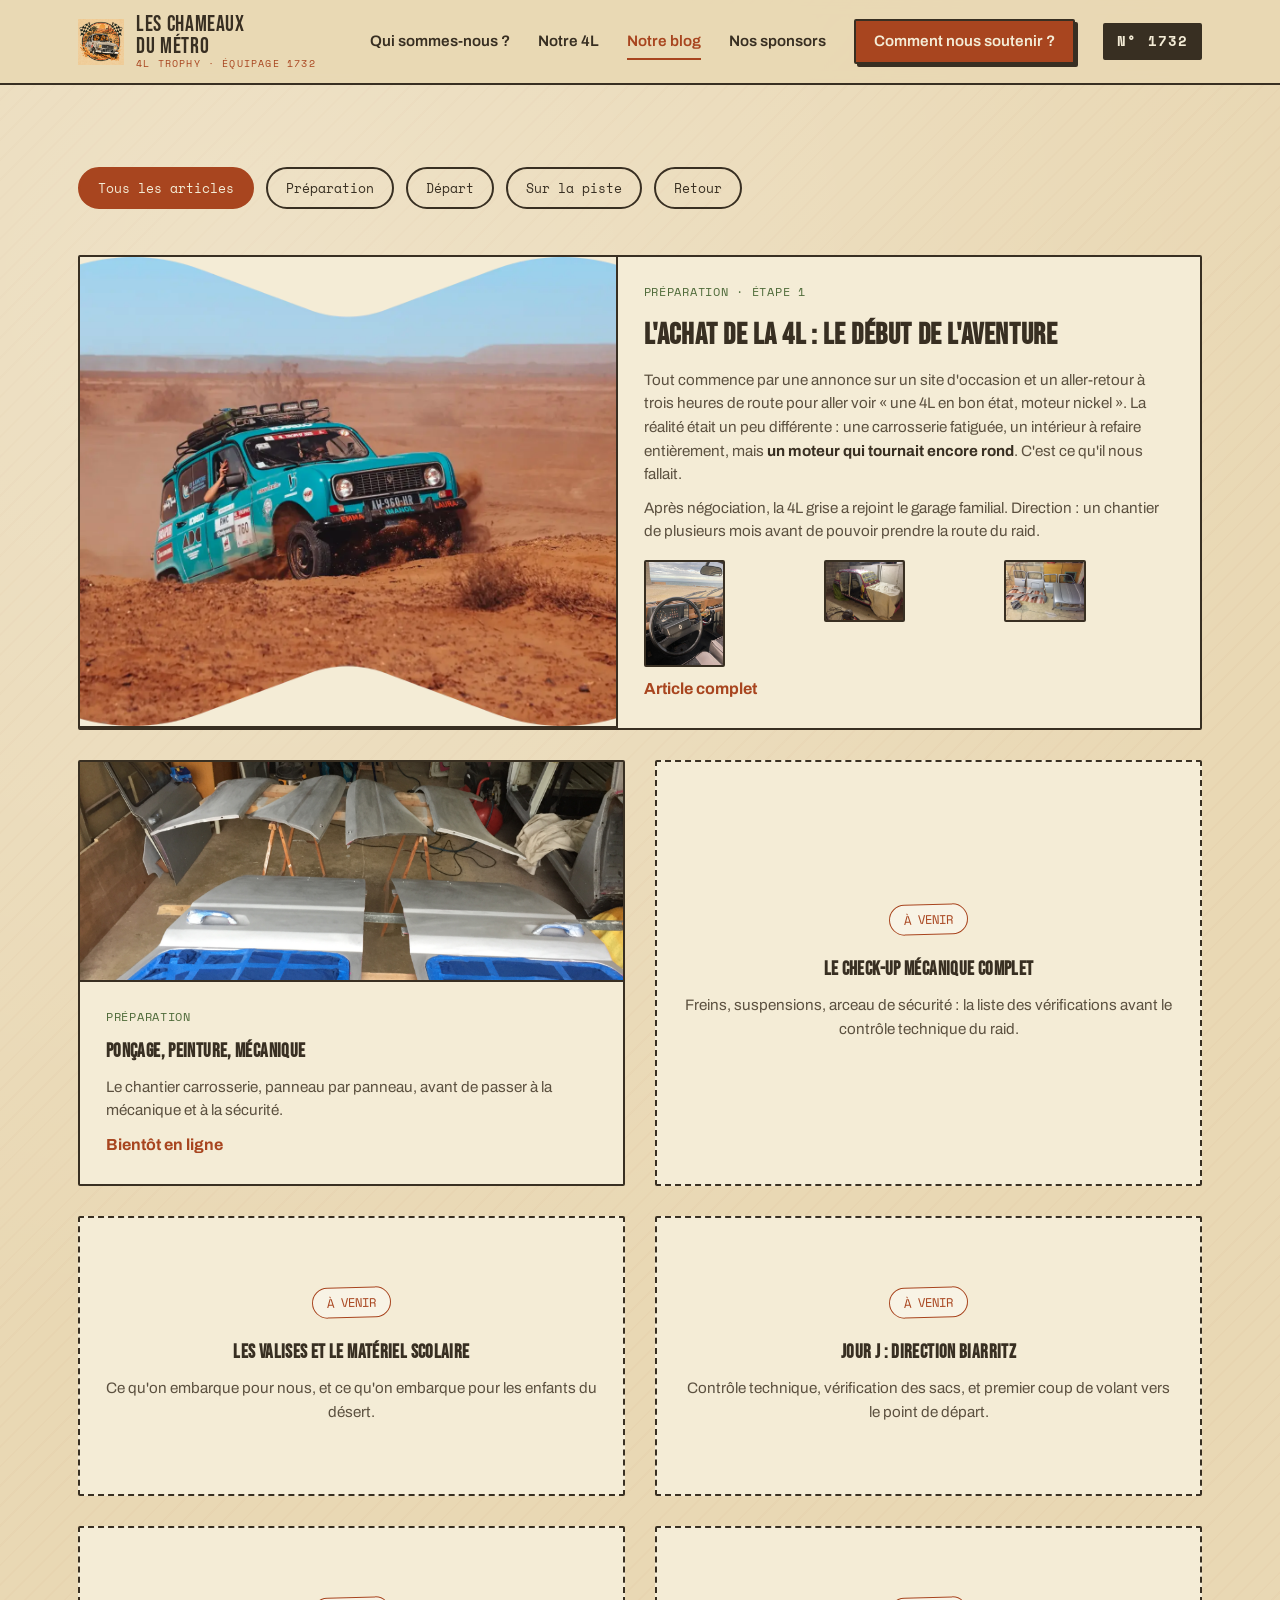
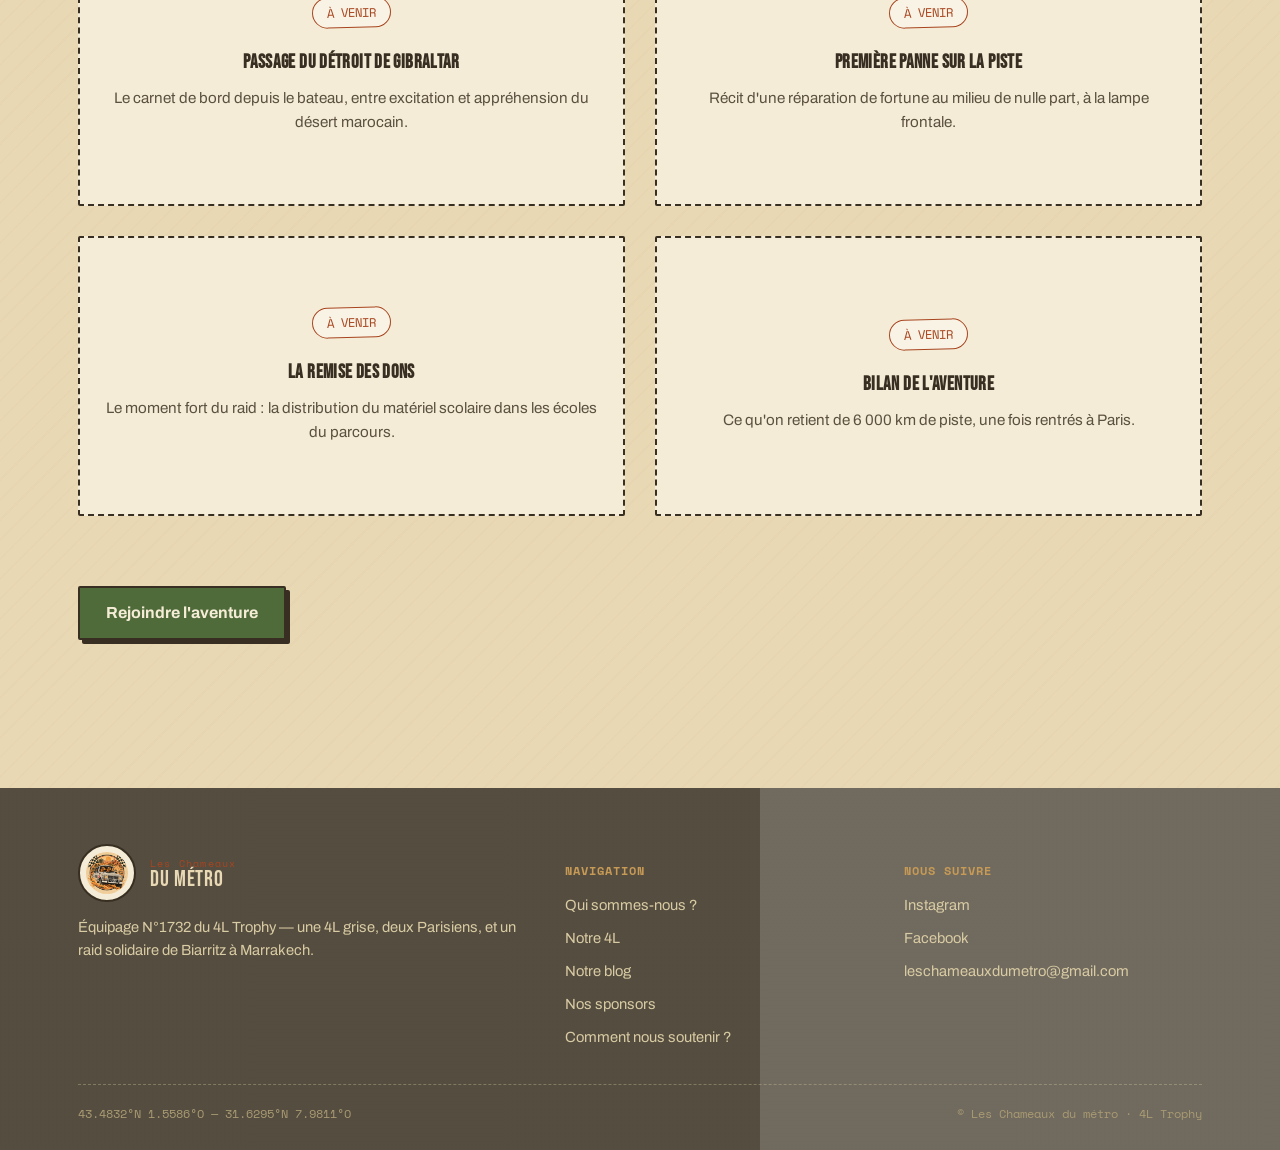
==== commit 1ecc593f: "Nouveauté" ====
--- a/blog.html
+++ b/blog.html
@@ -7,6 +7,7 @@
 <meta name="description" content="Le blog de l'équipage 1732 : préparation, départ et raid du 4L Trophy.">
 <link rel="icon" type="image/png" href="images/logo.png">
 <link rel="stylesheet" href="style.css">
+<link rel="stylesheet" href="style-ajouts.css">
 </head>
 <body>
 
@@ -28,15 +29,7 @@
   </nav>
 </header>
 
-<section class="blog-hero">
-  <div class="container">
-    <span class="stamp">CARNET DE BORD</span>
-    <h1>Le blog du raid</h1>
-    <p><strong>Achat de la voiture, prépa au garage, jour du départ, étapes sur la piste</strong> : on raconte ici chaque page de l'aventure de l'équipage 1732.</p>
-  </div>
-</section>
-
-<section style="padding-top:0;">
+<section style="padding-top:48px;">
   <div class="container">
 
     <div class="filter-bar" id="filterBar">
@@ -178,4 +171,4 @@
 
 <script src="script.js"></script>
 </body>
-</html>+</html>
--- a/style-ajouts.css
+++ b/style-ajouts.css
@@ -0,0 +1,74 @@
+
+/* =========================================================
+   AJOUTS — version marketing (à coller à la FIN de style.css)
+   ========================================================= */
+
+/* ---------- bouton "Comment nous soutenir ?" dans la barre du haut ---------- */
+.nav-links a[href="soutenir.html"]{
+  background:var(--terre);color:#f4ecd6;
+  padding:9px 18px;border:2px solid var(--encre);border-radius:var(--rayon);
+  box-shadow:3px 3px 0 var(--encre);
+  animation:cta-pulse 2.4s ease-in-out infinite;
+}
+.nav-links a[href="soutenir.html"]::after{display:none;}
+.nav-links a[href="soutenir.html"].current{color:#f4ecd6;}
+.nav-links a[href="soutenir.html"]:hover{transform:translate(-1px,-1px);}
+@keyframes cta-pulse{
+  0%,100%{box-shadow:3px 3px 0 var(--encre),0 0 0 0 rgba(168,69,31,.55);}
+  50%{box-shadow:3px 3px 0 var(--encre),0 0 0 9px rgba(168,69,31,0);}
+}
+@media (prefers-reduced-motion: reduce){.nav-links a[href="soutenir.html"]{animation:none;}}
+
+/* ---------- hero accueil ---------- */
+.hero-home{align-items:center;}
+.hero-home h1{font-size:clamp(3.6rem,13vw,9.5rem);line-height:.88;}
+.hero-home .hero-sub,
+.hero-home .hero-sub strong{color:#fff;}
+.hero-home .hero-sub{max-width:720px;font-size:1.18rem;}
+.hero-home .hero-sub + .hero-sub{margin-top:-8px;}
+
+/* ---------- nos motivations ---------- */
+.motiv-grid{display:grid;grid-template-columns:repeat(3,1fr);gap:26px;}
+.motiv-card{background:var(--sable-carte);border:2px solid var(--encre);border-radius:var(--rayon);padding:26px 24px;box-shadow:5px 5px 0 var(--sable-fonce);}
+.motiv-logo{height:70px;display:flex;align-items:center;margin-bottom:14px;}
+.motiv-logo img{max-height:100%;max-width:170px;width:auto;object-fit:contain;}
+.motiv-card h3{font-size:1.4rem;margin-bottom:8px;}
+.motiv-card p{margin:0;color:var(--encre-douce);font-size:.95rem;}
+.motiv-num{font-family:var(--font-display);font-size:2.4rem;color:var(--terre);line-height:1;}
+
+/* ---------- logo en grand (pourquoi Chameaux du métro) ---------- */
+.story-grid img.story-logo{border:none;box-shadow:none;background:none;max-width:440px;width:100%;margin:0 auto;}
+
+/* ---------- logos dans les blocs associations ---------- */
+.solidaire-title{display:flex;align-items:center;gap:16px;}
+.solidaire-logo{height:42px;width:auto;max-width:120px;object-fit:contain;background:#fff;border:2px solid var(--encre);border-radius:var(--rayon);padding:4px 8px;}
+
+/* ---------- soutenir : hero ---------- */
+.join-hero{padding:70px 0;background:var(--sable-carte);border-bottom:2px solid var(--encre);}
+.join-hero .container{display:grid;grid-template-columns:1.1fr .9fr;gap:52px;align-items:center;}
+.join-hero h1{font-size:clamp(2.6rem,6vw,4.4rem);text-transform:uppercase;margin:14px 0 16px;}
+.join-hero p{color:var(--encre-douce);font-size:1.05rem;}
+.join-pills{display:flex;flex-wrap:wrap;gap:10px;margin:18px 0 26px;}
+.join-pills span{font-family:var(--font-mono);font-size:.78rem;border:1.5px solid var(--terre);color:var(--terre);border-radius:999px;padding:5px 12px;background:rgba(255,255,255,.4);}
+.join-photos{position:relative;min-height:380px;}
+.join-photos img{position:absolute;width:72%;aspect-ratio:4/3;object-fit:cover;border:3px solid var(--encre);border-radius:var(--rayon);box-shadow:8px 8px 0 var(--sable-fonce);}
+.join-photos img:first-child{top:0;left:0;transform:rotate(-3deg);}
+.join-photos img:last-child{bottom:0;right:0;transform:rotate(2.5deg);}
+
+/* ---------- soutenir : pourquoi + avantages ---------- */
+.why-block{margin-bottom:54px;}
+.why-block h3{font-size:clamp(1.8rem,3.4vw,2.5rem);margin:14px 0 16px;}
+.perks-grid{display:grid;grid-template-columns:repeat(3,1fr);gap:22px;margin-bottom:40px;}
+.perk{background:var(--sable-carte);border:2px solid var(--encre);border-radius:var(--rayon);padding:22px;}
+.perk-ico{font-size:1.7rem;margin-bottom:8px;}
+.perk h4{font-family:var(--font-display);font-size:1.25rem;letter-spacing:.02em;margin:0 0 6px;}
+.perk p{margin:0;font-size:.92rem;color:var(--encre-douce);}
+.photo-strip{display:grid;grid-template-columns:repeat(3,1fr);gap:18px;margin-bottom:44px;}
+.photo-strip figure{margin:0;}
+.photo-strip img{aspect-ratio:4/3;width:100%;object-fit:cover;border:2px solid var(--encre);border-radius:var(--rayon);box-shadow:4px 4px 0 var(--sable-fonce);}
+.photo-strip figcaption{font-family:var(--font-mono);font-size:.75rem;color:var(--encre-douce);margin-top:8px;}
+
+@media (max-width:900px){
+  .motiv-grid,.perks-grid,.photo-strip,.join-hero .container{grid-template-columns:1fr;}
+  .join-photos{min-height:320px;}
+}
